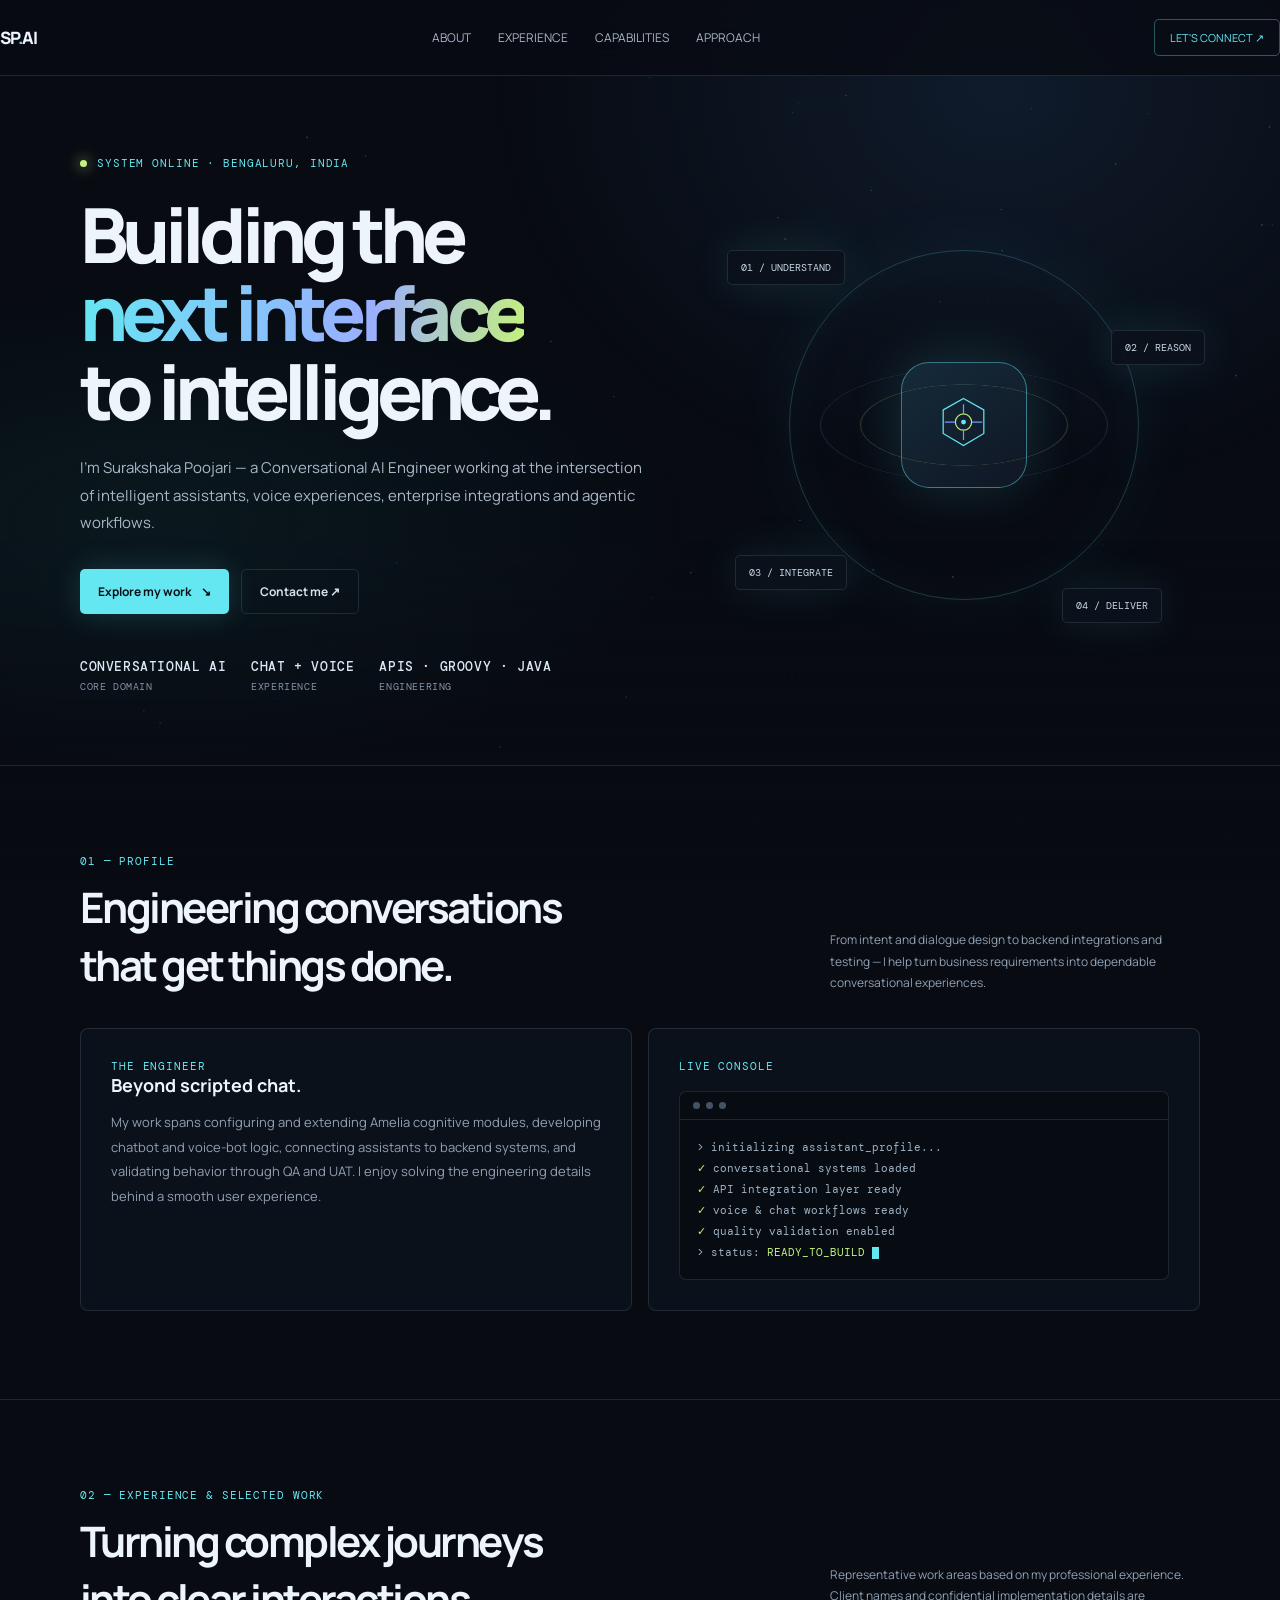
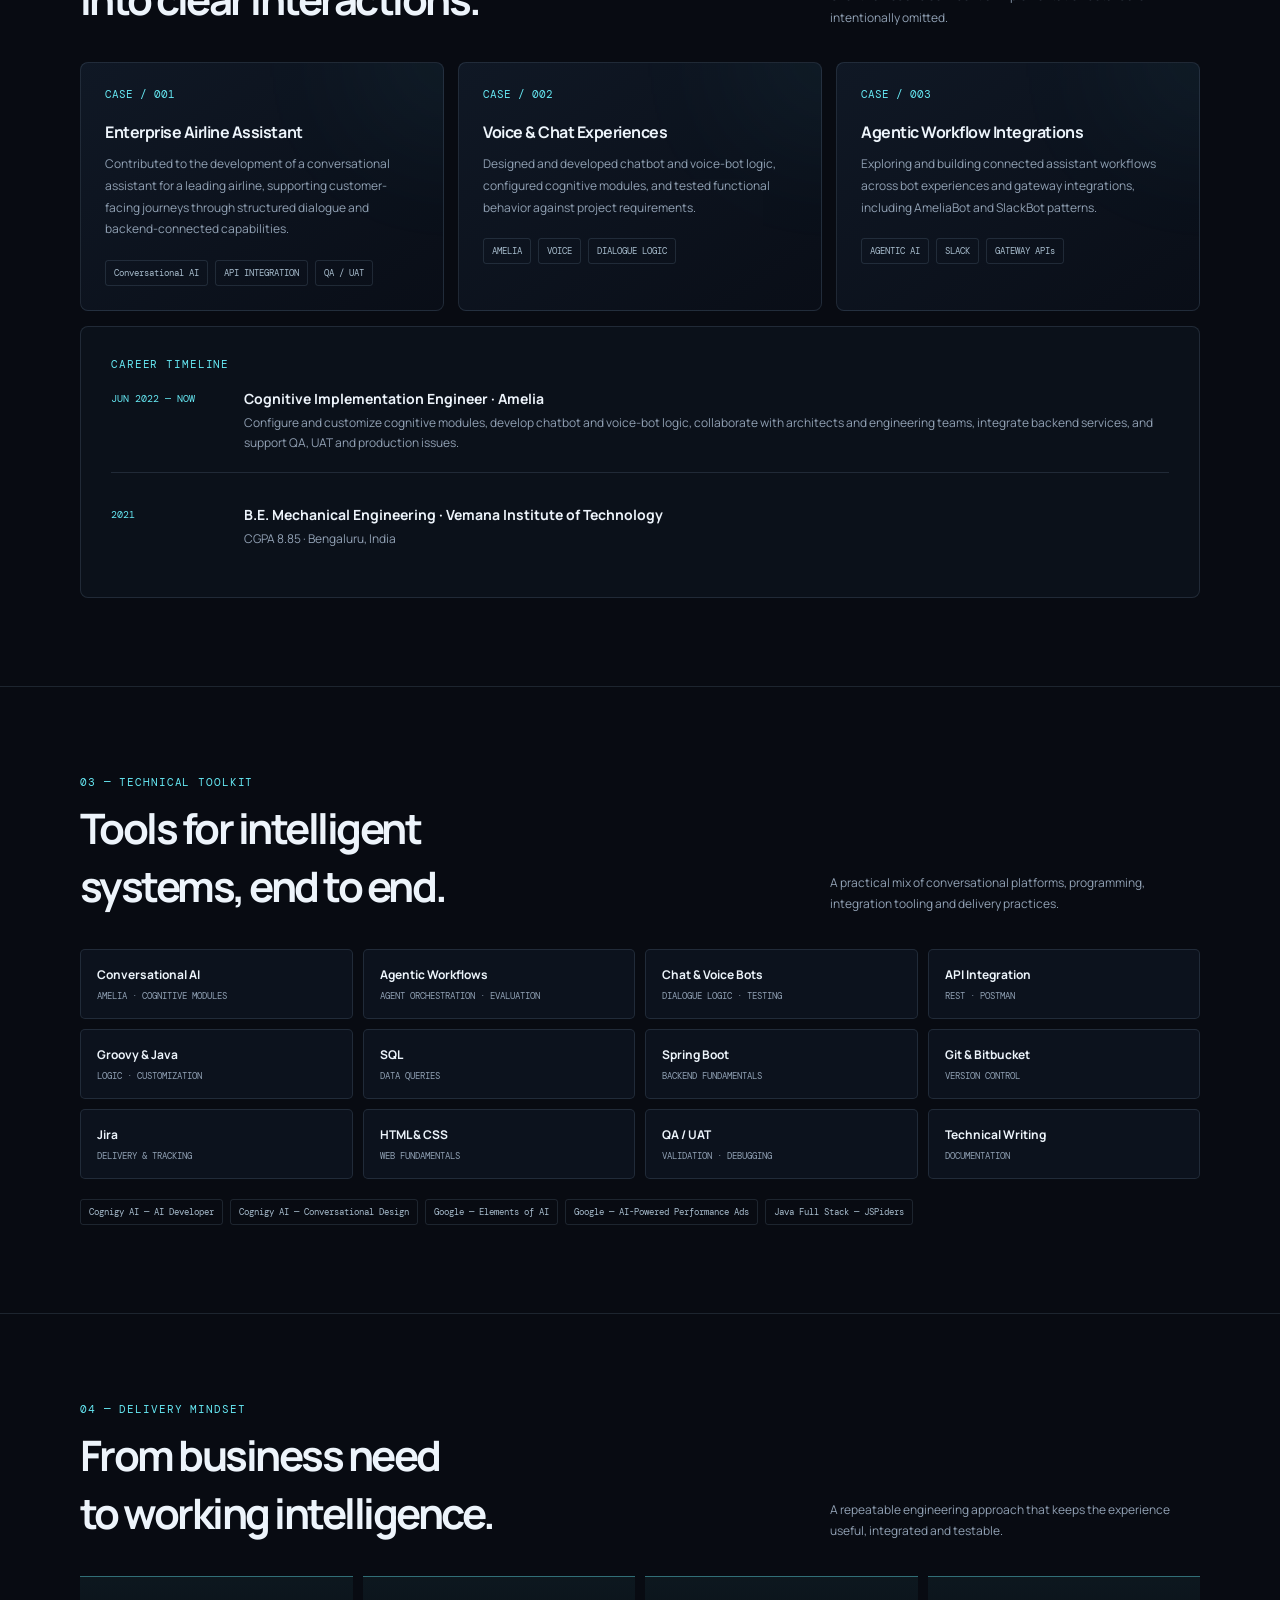
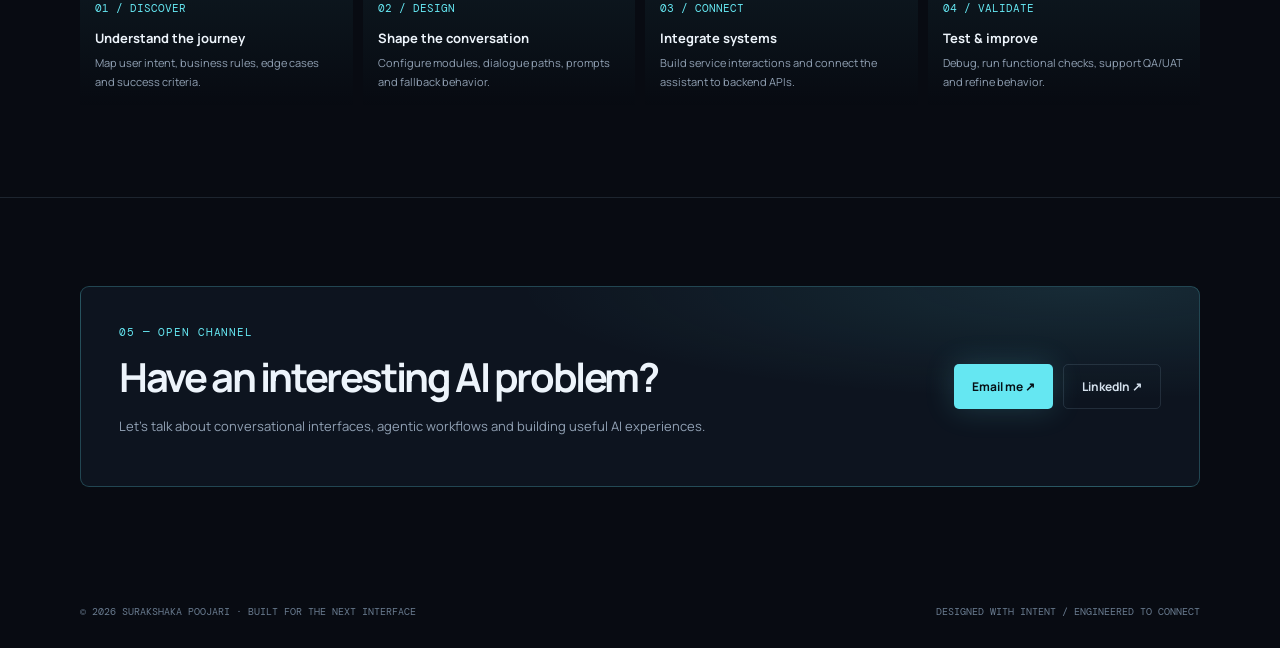
==== index.html @ 1d7af454 "Add files via upload" ====
<!DOCTYPE html>
<html lang="en">
<head>
<meta charset="UTF-8">
<meta name="viewport" content="width=device-width, initial-scale=1.0">
<meta name="theme-color" content="#080b12">
<meta name="description" content="Surakshaka Poojari — Conversational AI Engineer building intelligent assistants, voice experiences and agentic workflows.">
<title>Surakshaka Poojari | Conversational AI & Agentic Systems</title>
<link rel="preconnect" href="https://fonts.googleapis.com">
<link rel="preconnect" href="https://fonts.gstatic.com" crossorigin>
<link href="https://fonts.googleapis.com/css2?family=DM+Mono:wght@400;500&family=Manrope:wght@400;500;600;700;800&display=swap" rel="stylesheet">
<style>
:root{--bg:#080b12;--panel:#101722;--panel2:#0c121c;--line:rgba(154,184,212,.15);--text:#edf4fb;--muted:#91a1b4;--cyan:#65e7f2;--blue:#719bff;--lime:#c4f27b;--glow:0 0 45px rgba(101,231,242,.12);--mono:"DM Mono",monospace;--sans:"Manrope",sans-serif}
*{box-sizing:border-box}html{scroll-behavior:smooth;scroll-padding-top:90px}body{margin:0;background:var(--bg);color:var(--text);font-family:var(--sans);overflow-x:hidden}a{color:inherit;text-decoration:none}button{font:inherit}
#particles{position:fixed;inset:0;z-index:-2;opacity:.52}.ambient{position:fixed;inset:0;z-index:-1;pointer-events:none;background:radial-gradient(ellipse at 78% 10%,rgba(56,112,180,.16),transparent 36%),radial-gradient(ellipse at 12% 58%,rgba(38,180,180,.08),transparent 34%),linear-gradient(180deg,transparent 60%,#080b12 100%)}
.wrap{width:min(1120px,calc(100% - 44px));margin:auto}.mono{font-family:var(--mono);letter-spacing:.08em;text-transform:uppercase;font-size:11px;color:var(--cyan)}
nav{height:76px;display:flex;align-items:center;justify-content:space-between;border-bottom:1px solid var(--line);position:sticky;top:0;background:rgba(8,11,18,.78);backdrop-filter:blur(18px);z-index:10}
.brand{font-weight:800;letter-spacing:-.04em;font-size:17px}.brand span{color:var(--cyan)}.navlinks{display:flex;gap:27px;color:#aab8c8;font-size:12px}.navlinks a:hover{color:var(--cyan)}.nav-cta{border:1px solid rgba(101,231,242,.35);padding:10px 15px;border-radius:5px;font-size:11px;color:var(--cyan)}
.hero{min-height:660px;display:grid;grid-template-columns:1.12fr .88fr;align-items:center;gap:45px;padding:80px 0 72px}.eyebrow{display:flex;align-items:center;gap:10px;margin-bottom:25px}.dot{width:7px;height:7px;background:var(--lime);border-radius:50%;box-shadow:0 0 14px var(--lime)}h1{font-size:clamp(45px,6.4vw,76px);line-height:1.03;letter-spacing:-.075em;margin:0 0 24px;font-weight:800}h1 .gradient{background:linear-gradient(100deg,var(--cyan),#9baeff 65%,#c4f27b);-webkit-background-clip:text;background-clip:text;color:transparent}.hero p{color:#a9b7c8;line-height:1.85;font-size:15px;max-width:570px}.actions{display:flex;gap:12px;flex-wrap:wrap;margin-top:32px}.btn{padding:13px 18px;border-radius:5px;font-size:12px;font-weight:700;display:inline-flex;gap:10px;align-items:center;transition:.25s}.btn.primary{background:var(--cyan);color:#061016;box-shadow:0 0 30px rgba(101,231,242,.18)}.btn.secondary{border:1px solid var(--line);color:#d5e1ed}.btn:hover{transform:translateY(-3px)}.hero-meta{display:flex;gap:25px;margin-top:44px;color:#8292a5;font:10px var(--mono);text-transform:uppercase;letter-spacing:.06em}.hero-meta b{color:#dce9f4;font-weight:500;display:block;font-size:13px;margin-bottom:5px}
.orbit-wrap{position:relative;min-height:420px;display:grid;place-items:center}.orbit{width:350px;height:350px;border:1px solid rgba(101,231,242,.22);border-radius:50%;position:relative;box-shadow:inset 0 0 55px rgba(101,231,242,.035),0 0 75px rgba(101,231,242,.05);animation:float 7s ease-in-out infinite}.orbit:before,.orbit:after{content:"";position:absolute;border:1px solid rgba(113,155,255,.2);border-radius:50%;inset:30px;transform:rotateX(67deg) rotate(-24deg)}.orbit:after{inset:70px;transform:rotateX(67deg) rotate(32deg);border-color:rgba(196,242,123,.25)}.core{position:absolute;inset:50%;transform:translate(-50%,-50%);width:126px;height:126px;border-radius:28px;background:linear-gradient(145deg,#152b3a,#101624);border:1px solid rgba(101,231,242,.45);display:grid;place-items:center;box-shadow:0 0 55px rgba(101,231,242,.16)}.core svg{width:65px}.orbit-label{position:absolute;padding:10px 13px;background:rgba(12,18,28,.9);border:1px solid var(--line);border-radius:5px;font:10px var(--mono);color:#c8d7e6;box-shadow:var(--glow)}.ol1{top:35px;left:0}.ol2{right:-5px;top:115px}.ol3{bottom:45px;left:8px}.ol4{bottom:12px;right:38px}
.section{padding:88px 0;border-top:1px solid var(--line)}.section-head{display:flex;justify-content:space-between;align-items:end;margin-bottom:34px;gap:25px}.section-head h2{font-size:clamp(28px,4vw,42px);letter-spacing:-.06em;margin:10px 0 0}.section-head p{color:var(--muted);font-size:12px;max-width:370px;line-height:1.8;margin:0}.grid{display:grid;grid-template-columns:repeat(3,1fr);gap:14px}.card{background:linear-gradient(145deg,rgba(17,26,39,.92),rgba(10,15,24,.92));border:1px solid var(--line);border-radius:8px;padding:24px;position:relative;overflow:hidden;transition:.3s}.card:hover{border-color:rgba(101,231,242,.4);transform:translateY(-4px);box-shadow:var(--glow)}.card:before{content:"";position:absolute;width:120px;height:120px;right:-70px;top:-70px;background:var(--cyan);filter:blur(80px);opacity:.12}.card .num{font:11px var(--mono);color:var(--cyan)}.card h3{font-size:16px;margin:20px 0 10px;letter-spacing:-.03em}.card p{color:var(--muted);font-size:12px;line-height:1.8;margin:0}.tags{display:flex;flex-wrap:wrap;gap:7px;margin-top:20px}.tag{font:9px var(--mono);color:#a8bdce;border:1px solid var(--line);padding:6px 8px;border-radius:3px}
.about-grid{display:grid;grid-template-columns:1fr 1fr;gap:16px}.about-panel{padding:30px;border:1px solid var(--line);background:rgba(13,19,29,.8);border-radius:8px}.about-panel h3{font-size:18px;margin:0 0 13px}.about-panel p{font-size:13px;color:var(--muted);line-height:1.9;margin:0}.timeline{display:grid;gap:14px}.timeline-item{display:grid;grid-template-columns:115px 1fr;gap:18px;padding:18px 0;border-bottom:1px solid var(--line)}.timeline-item:last-child{border:0}.date{font:10px var(--mono);color:var(--cyan);padding-top:3px}.timeline-item h4{margin:0 0 5px;font-size:14px}.timeline-item p{margin:0;color:var(--muted);font-size:12px;line-height:1.7}
.skills{display:grid;grid-template-columns:repeat(4,1fr);gap:10px}.skill{padding:16px;background:rgba(14,21,32,.85);border:1px solid var(--line);border-radius:5px}.skill span{display:block;font-size:12px;font-weight:700}.skill small{display:block;margin-top:7px;font:9px var(--mono);color:var(--muted)}
.workflow{display:grid;grid-template-columns:repeat(4,1fr);gap:10px}.step{border-top:1px solid rgba(101,231,242,.45);padding:18px 15px;background:linear-gradient(180deg,rgba(101,231,242,.06),transparent)}.step b{font:11px var(--mono);color:var(--cyan)}.step h4{font-size:13px;margin:12px 0 7px}.step p{font-size:11px;color:var(--muted);line-height:1.7;margin:0}
.contact{display:grid;grid-template-columns:1fr auto;align-items:center;gap:30px;padding:38px;border:1px solid rgba(101,231,242,.24);border-radius:9px;background:radial-gradient(ellipse at 90% 0%,rgba(101,231,242,.11),transparent 40%),#0d141f}.contact h2{font-size:clamp(26px,4vw,40px);letter-spacing:-.06em;margin:10px 0}.contact p{color:var(--muted);font-size:13px}.contact-links{display:flex;gap:10px;flex-wrap:wrap}
footer{padding:30px 0;color:#697b8f;font:10px var(--mono);display:flex;justify-content:space-between;gap:20px}
.terminal{margin-top:18px;border:1px solid var(--line);background:#070c13;border-radius:7px;overflow:hidden}.terminal-top{padding:10px 13px;border-bottom:1px solid var(--line);display:flex;gap:6px}.terminal-top i{width:7px;height:7px;border-radius:50%;background:#435365}.terminal-body{padding:17px;font:11px/1.9 var(--mono);color:#9db2c4}.terminal-body strong{color:var(--lime);font-weight:400}.cursor{display:inline-block;width:7px;height:12px;background:var(--cyan);vertical-align:middle;animation:blink 1s steps(2) infinite}
@keyframes blink{50%{opacity:0}}@keyframes float{50%{transform:translateY(-12px) rotate(2deg)}}
.reveal{opacity:0;transform:translateY(18px);transition:opacity .7s,transform .7s}.reveal.visible{opacity:1;transform:none}
@media(max-width:800px){.navlinks{display:none}.hero{grid-template-columns:1fr;padding-top:65px}.orbit-wrap{min-height:350px}.orbit{width:290px;height:290px}.grid{grid-template-columns:1fr 1fr}.skills{grid-template-columns:1fr 1fr}.workflow{grid-template-columns:1fr 1fr}.about-grid{grid-template-columns:1fr}.section-head{display:block}.section-head p{margin-top:15px}.contact{grid-template-columns:1fr}.hero-meta{gap:15px}}
@media(max-width:520px){.wrap{width:min(100% - 30px,1120px)}nav{height:65px}.hero{min-height:auto;padding:60px 0 45px}h1{font-size:47px}.hero-meta{flex-wrap:wrap}.orbit-wrap{min-height:310px}.orbit{width:250px;height:250px}.core{width:95px;height:95px}.ol1{top:20px}.ol2{right:-8px;top:90px}.ol3{bottom:35px}.ol4{bottom:0;right:20px}.grid{grid-template-columns:1fr}.skills{grid-template-columns:1fr 1fr}.workflow{grid-template-columns:1fr 1fr}.section{padding:65px 0}.timeline-item{grid-template-columns:90px 1fr}.contact{padding:25px}footer{display:block;line-height:2.2}}
@media(prefers-reduced-motion:reduce){*,*:before,*:after{animation:none!important;scroll-behavior:auto!important;transition:none!important}.reveal{opacity:1;transform:none}}
</style>
</head>
<body>
<canvas id="particles"></canvas><div class="ambient"></div>
<nav><div class="wrap" style="display:flex;align-items:center;justify-content:space-between;width:100%"><a class="brand" href="#home">SP<span>.</span>AI</a><div class="navlinks"><a href="#about">ABOUT</a><a href="#work">EXPERIENCE</a><a href="#capabilities">CAPABILITIES</a><a href="#approach">APPROACH</a></div><a class="nav-cta" href="mailto:surakshaka.poojari25@gmail.com">LET'S CONNECT ↗</a></div></nav>
<main>
<section class="wrap hero" id="home">
 <div>
  <div class="eyebrow mono"><span class="dot"></span> SYSTEM ONLINE · BENGALURU, INDIA</div>
  <h1>Building the<br><span class="gradient">next interface</span><br>to intelligence.</h1>
  <p>I'm Surakshaka Poojari — a Conversational AI Engineer working at the intersection of intelligent assistants, voice experiences, enterprise integrations and agentic workflows.</p>
  <div class="actions"><a class="btn primary" href="#work">Explore my work <span>↘</span></a><a class="btn secondary" href="mailto:surakshaka.poojari25@gmail.com">Contact me ↗</a></div>
  <div class="hero-meta"><div><b>Conversational AI</b>CORE DOMAIN</div><div><b>Chat + Voice</b>EXPERIENCE</div><div><b>APIs · Groovy · Java</b>ENGINEERING</div></div>
 </div>
 <div class="orbit-wrap" aria-label="Abstract AI network illustration">
  <div class="orbit"><div class="core"><svg viewBox="0 0 80 80" fill="none"><path d="M40 8 65 22v29L40 66 15 51V22L40 8Z" stroke="#65e7f2" stroke-width="1.5"/><circle cx="40" cy="37" r="10" stroke="#c4f27b" stroke-width="1.5"/><path d="M40 27V15M50 37h13M30 37H17M40 47v12" stroke="#719bff" stroke-width="1.5"/><circle cx="40" cy="37" r="3" fill="#65e7f2"/></svg></div></div>
  <div class="orbit-label ol1">01 / UNDERSTAND</div><div class="orbit-label ol2">02 / REASON</div><div class="orbit-label ol3">03 / INTEGRATE</div><div class="orbit-label ol4">04 / DELIVER</div>
 </div>
</section>
<section class="section" id="about"><div class="wrap">
 <div class="section-head reveal"><div><div class="mono">01 — PROFILE</div><h2>Engineering conversations<br>that get things done.</h2></div><p>From intent and dialogue design to backend integrations and testing — I help turn business requirements into dependable conversational experiences.</p></div>
 <div class="about-grid reveal">
  <div class="about-panel"><div class="mono">THE ENGINEER</div><h3>Beyond scripted chat.</h3><p>My work spans configuring and extending Amelia cognitive modules, developing chatbot and voice-bot logic, connecting assistants to backend systems, and validating behavior through QA and UAT. I enjoy solving the engineering details behind a smooth user experience.</p></div>
  <div class="about-panel"><div class="mono">LIVE CONSOLE</div><div class="terminal"><div class="terminal-top"><i></i><i></i><i></i></div><div class="terminal-body"><div>&gt; initializing assistant_profile...</div><div><strong>✓</strong> conversational systems loaded</div><div><strong>✓</strong> API integration layer ready</div><div><strong>✓</strong> voice & chat workflows ready</div><div><strong>✓</strong> quality validation enabled</div><div>&gt; status: <strong>READY_TO_BUILD</strong> <span class="cursor"></span></div></div></div></div>
 </div>
</div></section>
<section class="section" id="work"><div class="wrap">
 <div class="section-head reveal"><div><div class="mono">02 — EXPERIENCE & SELECTED WORK</div><h2>Turning complex journeys<br>into clear interactions.</h2></div><p>Representative work areas based on my professional experience. Client names and confidential implementation details are intentionally omitted.</p></div>
 <div class="grid reveal">
  <article class="card"><div class="num">CASE / 001</div><h3>Enterprise Airline Assistant</h3><p>Contributed to the development of a conversational assistant for a leading airline, supporting customer-facing journeys through structured dialogue and backend-connected capabilities.</p><div class="tags"><span class="tag">Conversational AI</span><span class="tag">API INTEGRATION</span><span class="tag">QA / UAT</span></div></article>
  <article class="card"><div class="num">CASE / 002</div><h3>Voice & Chat Experiences</h3><p>Designed and developed chatbot and voice-bot logic, configured cognitive modules, and tested functional behavior against project requirements.</p><div class="tags"><span class="tag">AMELIA</span><span class="tag">VOICE</span><span class="tag">DIALOGUE LOGIC</span></div></article>
  <article class="card"><div class="num">CASE / 003</div><h3>Agentic Workflow Integrations</h3><p>Exploring and building connected assistant workflows across bot experiences and gateway integrations, including AmeliaBot and SlackBot patterns.</p><div class="tags"><span class="tag">AGENTIC AI</span><span class="tag">SLACK</span><span class="tag">GATEWAY APIs</span></div></article>
 </div>
 <div class="about-panel reveal" style="margin-top:15px"><div class="mono">CAREER TIMELINE</div><div class="timeline">
  <div class="timeline-item"><div class="date">JUN 2022 — NOW</div><div><h4>Cognitive Implementation Engineer · Amelia</h4><p>Configure and customize cognitive modules, develop chatbot and voice-bot logic, collaborate with architects and engineering teams, integrate backend services, and support QA, UAT and production issues.</p></div></div>
  <div class="timeline-item"><div class="date">2021</div><div><h4>B.E. Mechanical Engineering · Vemana Institute of Technology</h4><p>CGPA 8.85 · Bengaluru, India</p></div></div>
 </div></div>
</div></section>
<section class="section" id="capabilities"><div class="wrap">
 <div class="section-head reveal"><div><div class="mono">03 — TECHNICAL TOOLKIT</div><h2>Tools for intelligent<br>systems, end to end.</h2></div><p>A practical mix of conversational platforms, programming, integration tooling and delivery practices.</p></div>
 <div class="skills reveal">
  <div class="skill"><span>Conversational AI</span><small>AMELIA · COGNITIVE MODULES</small></div><div class="skill"><span>Agentic Workflows</span><small>AGENT ORCHESTRATION · EVALUATION</small></div><div class="skill"><span>Chat & Voice Bots</span><small>DIALOGUE LOGIC · TESTING</small></div><div class="skill"><span>API Integration</span><small>REST · POSTMAN</small></div><div class="skill"><span>Groovy & Java</span><small>LOGIC · CUSTOMIZATION</small></div><div class="skill"><span>SQL</span><small>DATA QUERIES</small></div><div class="skill"><span>Spring Boot</span><small>BACKEND FUNDAMENTALS</small></div><div class="skill"><span>Git & Bitbucket</span><small>VERSION CONTROL</small></div><div class="skill"><span>Jira</span><small>DELIVERY & TRACKING</small></div><div class="skill"><span>HTML & CSS</span><small>WEB FUNDAMENTALS</small></div><div class="skill"><span>QA / UAT</span><small>VALIDATION · DEBUGGING</small></div><div class="skill"><span>Technical Writing</span><small>DOCUMENTATION</small></div>
 </div>
 <div class="tags reveal" style="margin-top:20px"><span class="tag">Cognigy AI — AI Developer</span><span class="tag">Cognigy AI — Conversational Design</span><span class="tag">Google — Elements of AI</span><span class="tag">Google — AI-Powered Performance Ads</span><span class="tag">Java Full Stack — JSPiders</span></div>
</div></section>
<section class="section" id="approach"><div class="wrap">
 <div class="section-head reveal"><div><div class="mono">04 — DELIVERY MINDSET</div><h2>From business need<br>to working intelligence.</h2></div><p>A repeatable engineering approach that keeps the experience useful, integrated and testable.</p></div>
 <div class="workflow reveal"><div class="step"><b>01 / DISCOVER</b><h4>Understand the journey</h4><p>Map user intent, business rules, edge cases and success criteria.</p></div><div class="step"><b>02 / DESIGN</b><h4>Shape the conversation</h4><p>Configure modules, dialogue paths, prompts and fallback behavior.</p></div><div class="step"><b>03 / CONNECT</b><h4>Integrate systems</h4><p>Build service interactions and connect the assistant to backend APIs.</p></div><div class="step"><b>04 / VALIDATE</b><h4>Test & improve</h4><p>Debug, run functional checks, support QA/UAT and refine behavior.</p></div></div>
</div></section>
<section class="section"><div class="wrap"><div class="contact reveal"><div><div class="mono">05 — OPEN CHANNEL</div><h2>Have an interesting AI problem?</h2><p>Let's talk about conversational interfaces, agentic workflows and building useful AI experiences.</p></div><div class="contact-links"><a class="btn primary" href="mailto:surakshaka.poojari25@gmail.com">Email me ↗</a><a class="btn secondary" href="https://www.linkedin.com/" target="_blank" rel="noreferrer">LinkedIn ↗</a></div></div></div></section>
</main>
<footer class="wrap"><span>© 2026 SURAKSHAKA POOJARI · BUILT FOR THE NEXT INTERFACE</span><span>DESIGNED WITH INTENT / ENGINEERED TO CONNECT</span></footer>
<script>
const canvas=document.getElementById('particles'),ctx=canvas.getContext('2d');let w,h,pts=[];
function resize(){w=canvas.width=innerWidth;h=canvas.height=innerHeight;pts=Array.from({length:Math.min(75,Math.floor(w/18))},()=>({x:Math.random()*w,y:Math.random()*h,v:(Math.random()-.5)*.22,r:Math.random()*1.4+.3}))}
function draw(){ctx.clearRect(0,0,w,h);for(let i=0;i<pts.length;i++){let p=pts[i];p.y+=p.v+.08;p.x+=Math.sin(p.y*.003)*.12;if(p.y>h)p.y=0;ctx.fillStyle='rgba(120,210,230,.55)';ctx.fillRect(p.x,p.y,p.r,p.r);for(let j=i+1;j<pts.length;j++){let q=pts[j],d=Math.hypot(p.x-q.x,p.y-q.y);if(d<105){ctx.strokeStyle=`rgba(101,231,242,${.09*(1-d/105)})`;ctx.lineWidth=.6;ctx.beginPath();ctx.moveTo(p.x,p.y);ctx.lineTo(q.x,q.y);ctx.stroke()}}}requestAnimationFrame(draw)}
addEventListener('resize',resize);resize();draw();
const observer=new IntersectionObserver(entries=>entries.forEach(e=>{if(e.isIntersecting){e.target.classList.add('visible');observer.unobserve(e.target)}}),{threshold:.12});document.querySelectorAll('.reveal').forEach(el=>observer.observe(el));
</script>
</body></html>
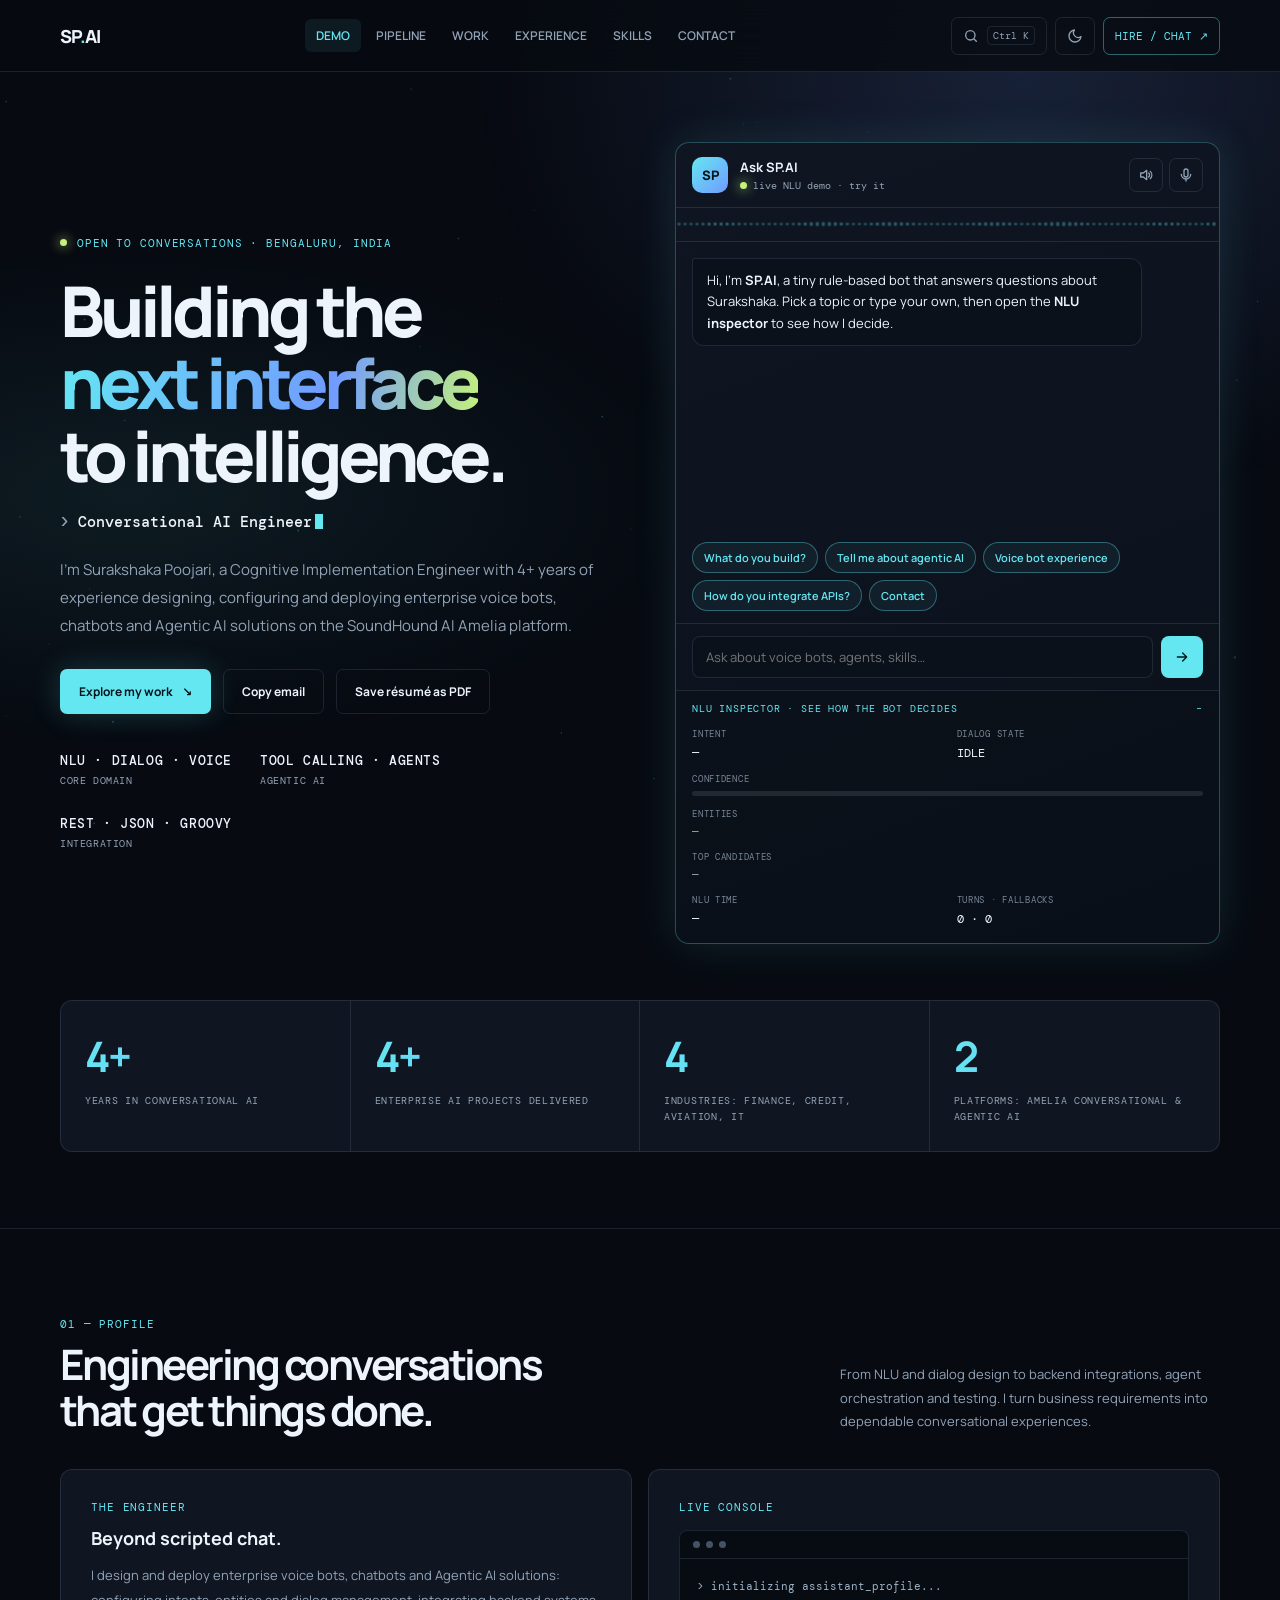
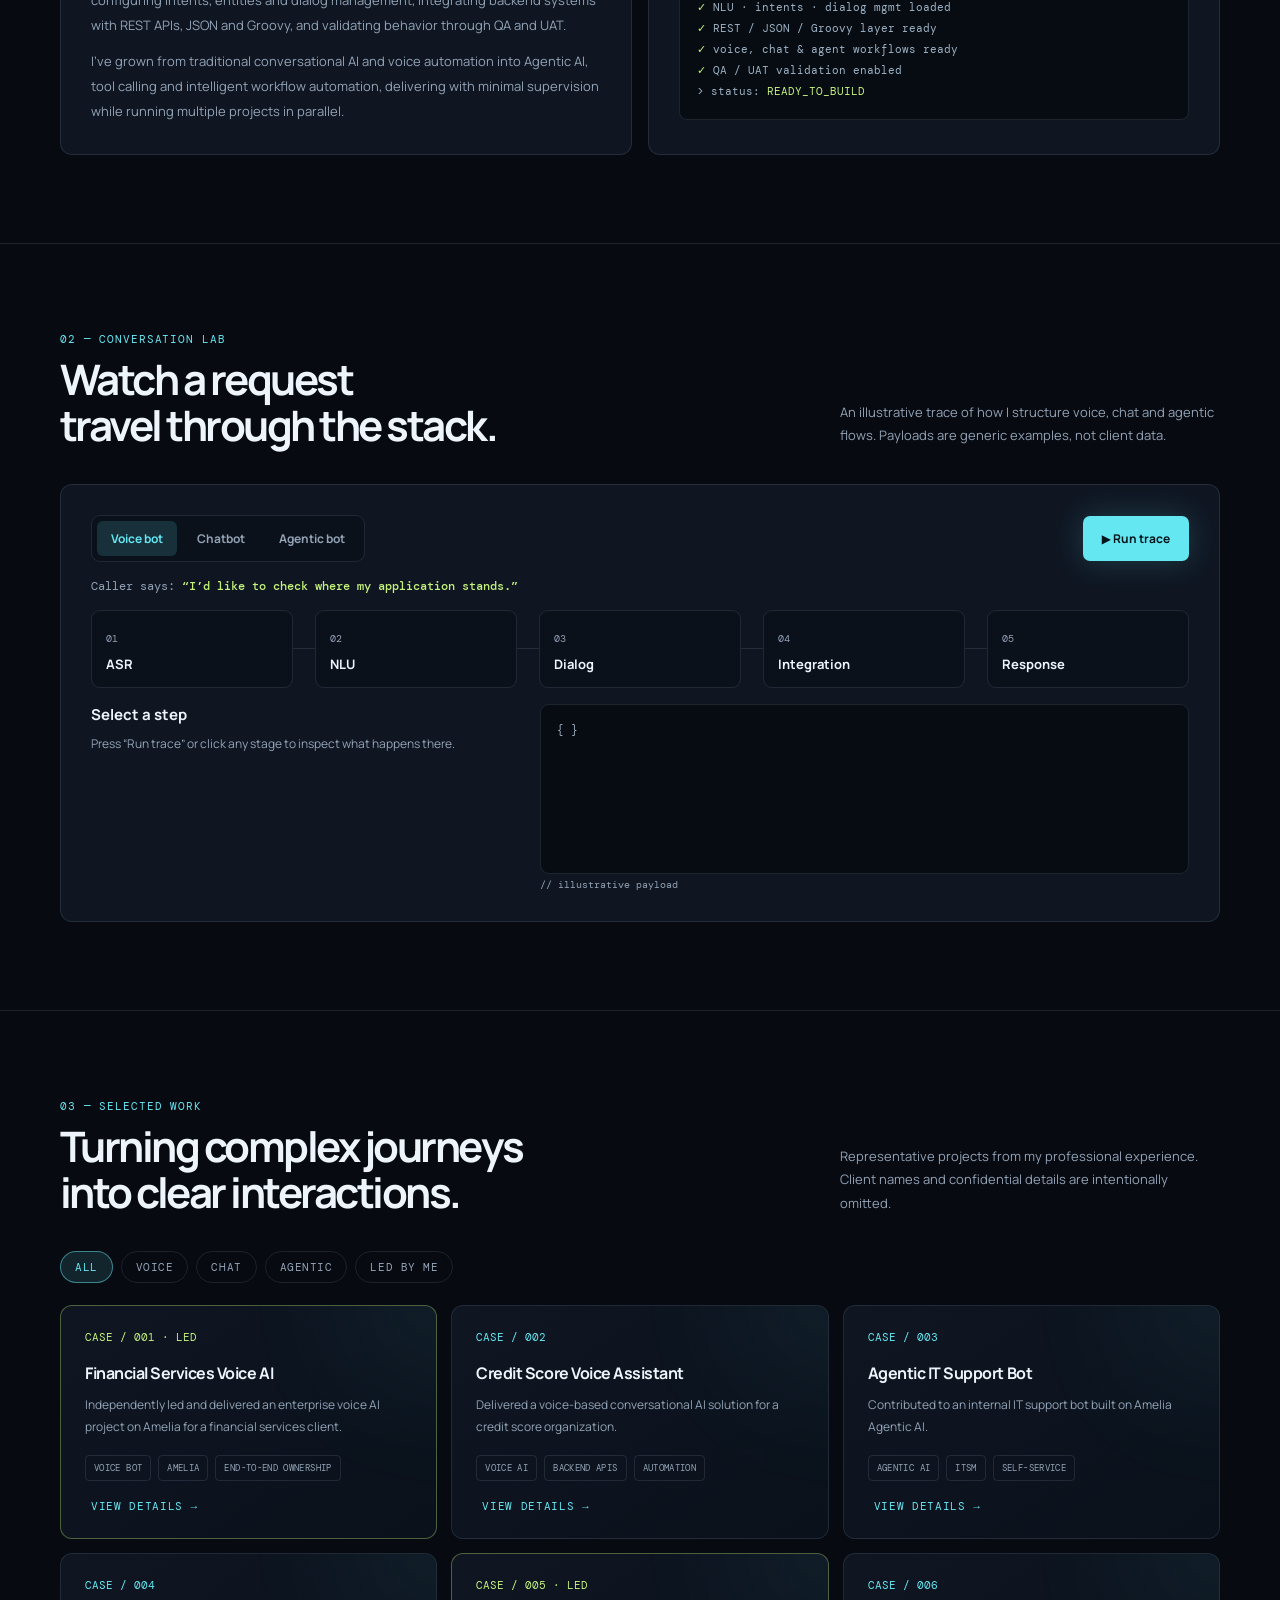
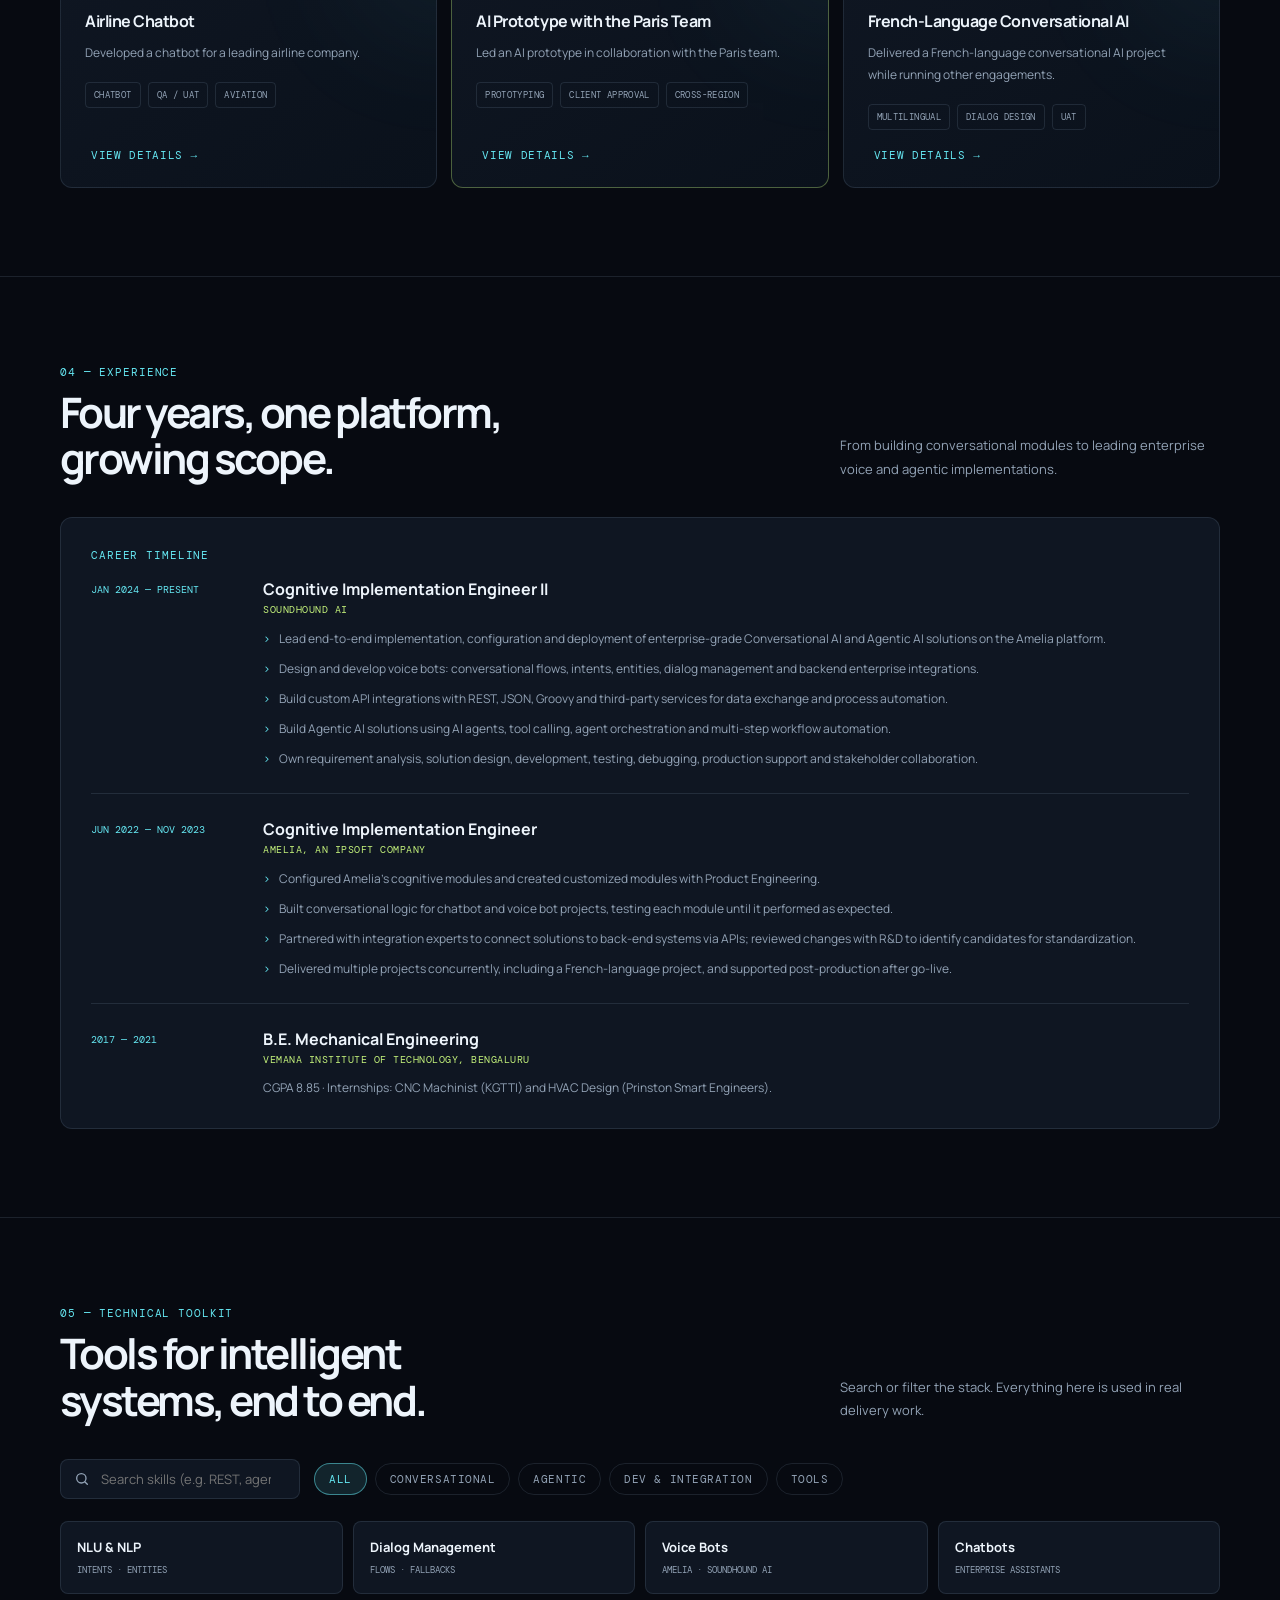
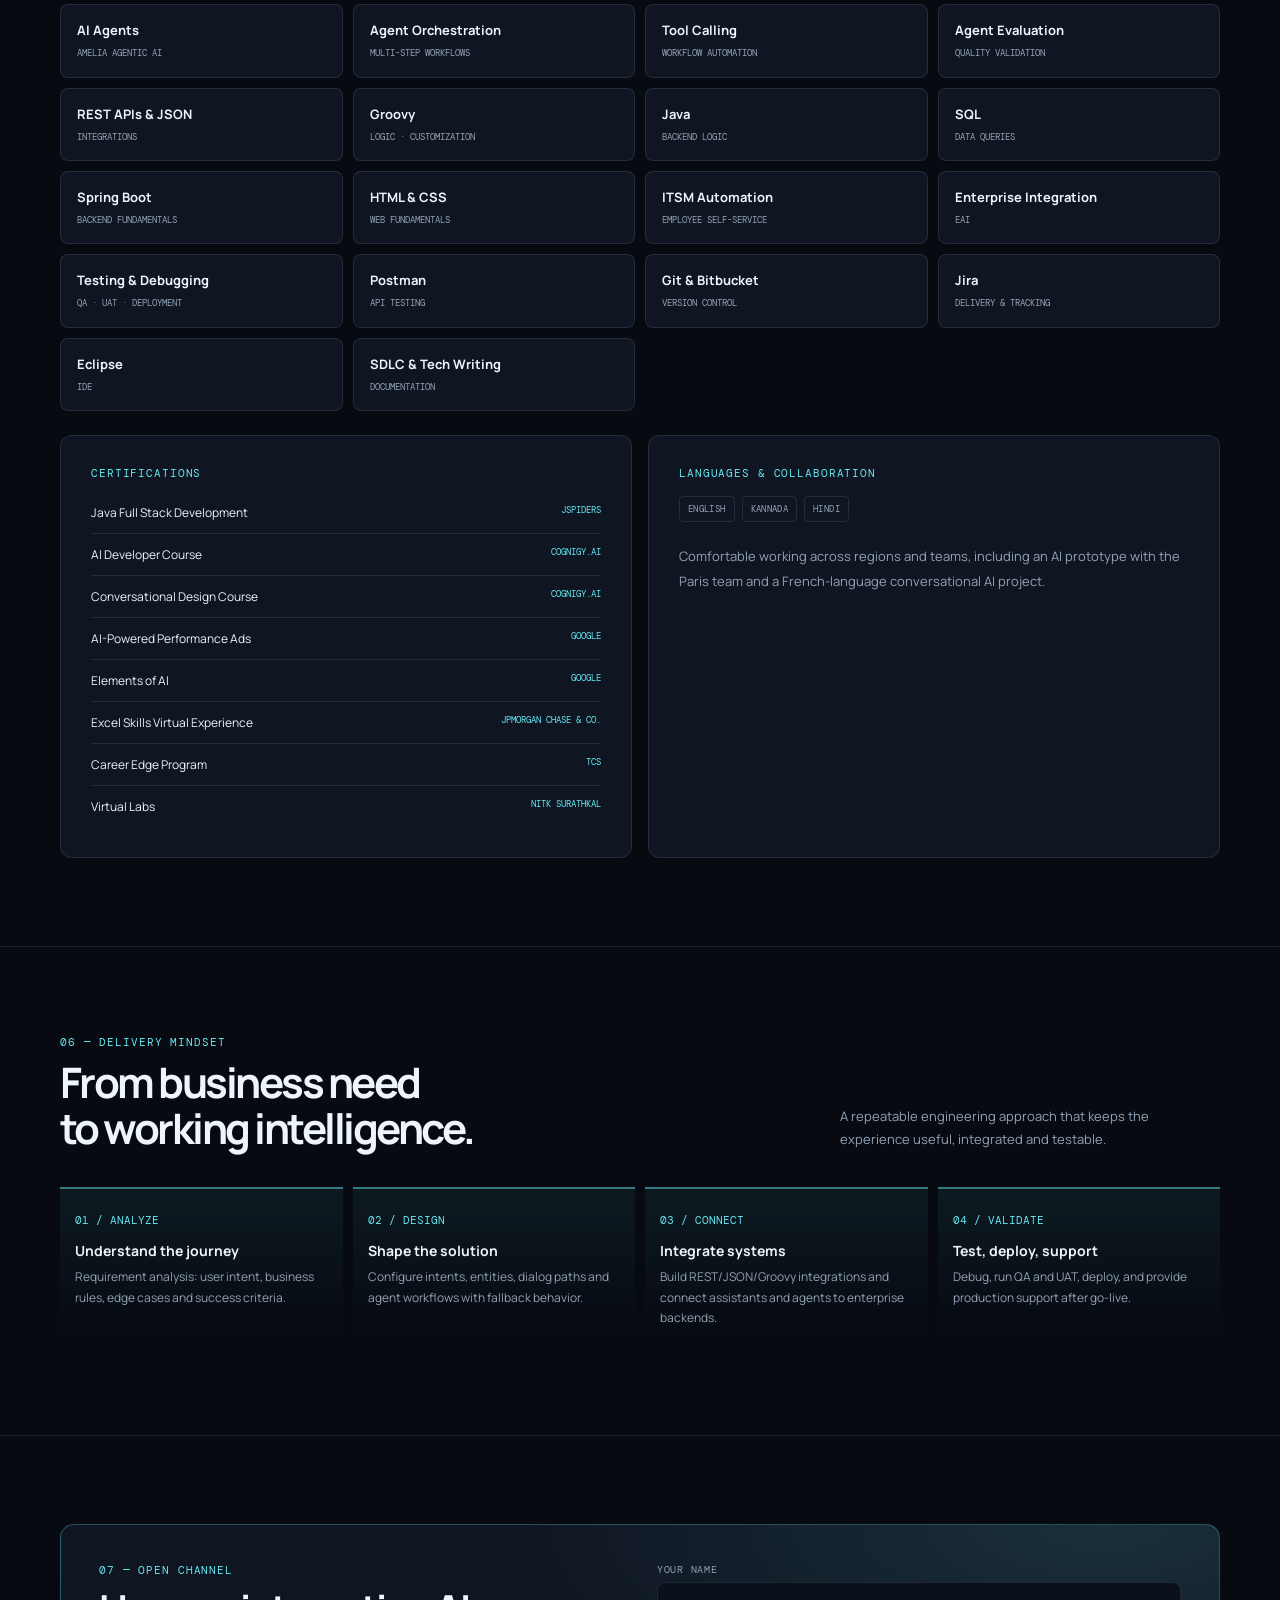
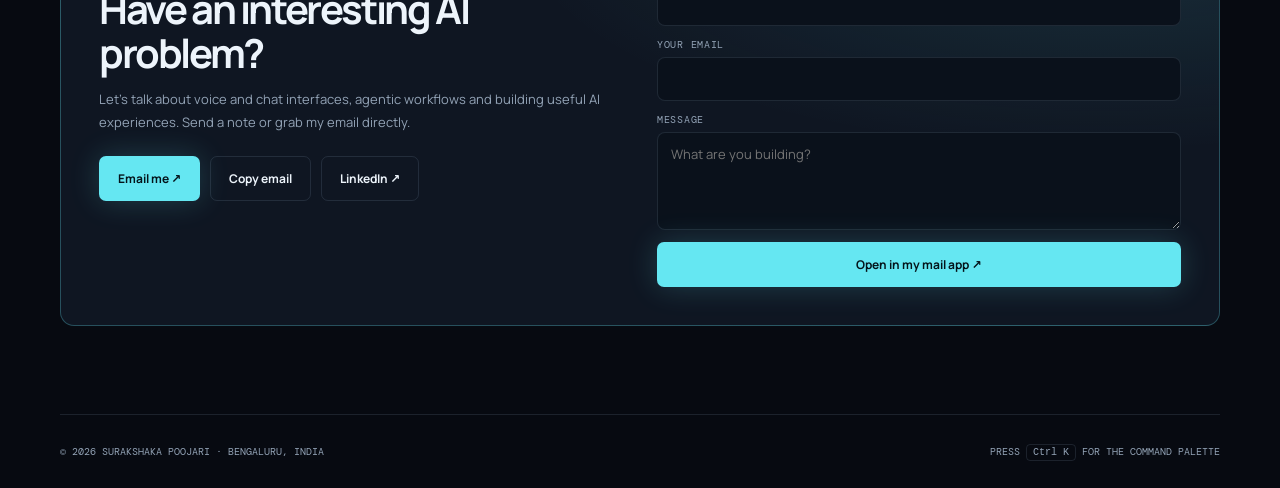
==== commit c606cc8b: "Update index.html" ====
--- a/index.html
+++ b/index.html
@@ -1,92 +1,909 @@
 <!DOCTYPE html>
-<html lang="en">
+<html lang="en" data-theme="dark">
 <head>
 <meta charset="UTF-8">
 <meta name="viewport" content="width=device-width, initial-scale=1.0">
-<meta name="theme-color" content="#080b12">
-<meta name="description" content="Surakshaka Poojari — Conversational AI Engineer building intelligent assistants, voice experiences and agentic workflows.">
+<meta name="theme-color" content="#070a11">
+<meta name="description" content="Surakshaka Poojari — Cognitive Implementation Engineer with 4+ years building enterprise voice bots, chatbots and Agentic AI solutions on the SoundHound AI Amelia platform.">
+<meta property="og:title" content="Surakshaka Poojari | Conversational AI & Agentic Systems">
+<meta property="og:description" content="Enterprise voice bots, chatbots and agentic workflows. Try the live NLU demo.">
+<meta property="og:type" content="website">
 <title>Surakshaka Poojari | Conversational AI & Agentic Systems</title>
 <link rel="preconnect" href="https://fonts.googleapis.com">
 <link rel="preconnect" href="https://fonts.gstatic.com" crossorigin>
 <link href="https://fonts.googleapis.com/css2?family=DM+Mono:wght@400;500&family=Manrope:wght@400;500;600;700;800&display=swap" rel="stylesheet">
+<script>document.documentElement.classList.add('js')</script>
+<script type="application/ld+json">
+{"@context":"https://schema.org","@type":"Person","name":"Surakshaka Poojari","jobTitle":"Cognitive Implementation Engineer","email":"surakshaka.poojari25@gmail.com","address":{"@type":"PostalAddress","addressLocality":"Bengaluru","addressCountry":"IN"},"worksFor":{"@type":"Organization","name":"SoundHound AI"},"alumniOf":"Vemana Institute of Technology","knowsAbout":["Conversational AI","Voice bots","Chatbots","Agentic AI","NLU","REST API integration","Groovy","Java"]}
+</script>
 <style>
-:root{--bg:#080b12;--panel:#101722;--panel2:#0c121c;--line:rgba(154,184,212,.15);--text:#edf4fb;--muted:#91a1b4;--cyan:#65e7f2;--blue:#719bff;--lime:#c4f27b;--glow:0 0 45px rgba(101,231,242,.12);--mono:"DM Mono",monospace;--sans:"Manrope",sans-serif}
-*{box-sizing:border-box}html{scroll-behavior:smooth;scroll-padding-top:90px}body{margin:0;background:var(--bg);color:var(--text);font-family:var(--sans);overflow-x:hidden}a{color:inherit;text-decoration:none}button{font:inherit}
-#particles{position:fixed;inset:0;z-index:-2;opacity:.52}.ambient{position:fixed;inset:0;z-index:-1;pointer-events:none;background:radial-gradient(ellipse at 78% 10%,rgba(56,112,180,.16),transparent 36%),radial-gradient(ellipse at 12% 58%,rgba(38,180,180,.08),transparent 34%),linear-gradient(180deg,transparent 60%,#080b12 100%)}
-.wrap{width:min(1120px,calc(100% - 44px));margin:auto}.mono{font-family:var(--mono);letter-spacing:.08em;text-transform:uppercase;font-size:11px;color:var(--cyan)}
-nav{height:76px;display:flex;align-items:center;justify-content:space-between;border-bottom:1px solid var(--line);position:sticky;top:0;background:rgba(8,11,18,.78);backdrop-filter:blur(18px);z-index:10}
-.brand{font-weight:800;letter-spacing:-.04em;font-size:17px}.brand span{color:var(--cyan)}.navlinks{display:flex;gap:27px;color:#aab8c8;font-size:12px}.navlinks a:hover{color:var(--cyan)}.nav-cta{border:1px solid rgba(101,231,242,.35);padding:10px 15px;border-radius:5px;font-size:11px;color:var(--cyan)}
-.hero{min-height:660px;display:grid;grid-template-columns:1.12fr .88fr;align-items:center;gap:45px;padding:80px 0 72px}.eyebrow{display:flex;align-items:center;gap:10px;margin-bottom:25px}.dot{width:7px;height:7px;background:var(--lime);border-radius:50%;box-shadow:0 0 14px var(--lime)}h1{font-size:clamp(45px,6.4vw,76px);line-height:1.03;letter-spacing:-.075em;margin:0 0 24px;font-weight:800}h1 .gradient{background:linear-gradient(100deg,var(--cyan),#9baeff 65%,#c4f27b);-webkit-background-clip:text;background-clip:text;color:transparent}.hero p{color:#a9b7c8;line-height:1.85;font-size:15px;max-width:570px}.actions{display:flex;gap:12px;flex-wrap:wrap;margin-top:32px}.btn{padding:13px 18px;border-radius:5px;font-size:12px;font-weight:700;display:inline-flex;gap:10px;align-items:center;transition:.25s}.btn.primary{background:var(--cyan);color:#061016;box-shadow:0 0 30px rgba(101,231,242,.18)}.btn.secondary{border:1px solid var(--line);color:#d5e1ed}.btn:hover{transform:translateY(-3px)}.hero-meta{display:flex;gap:25px;margin-top:44px;color:#8292a5;font:10px var(--mono);text-transform:uppercase;letter-spacing:.06em}.hero-meta b{color:#dce9f4;font-weight:500;display:block;font-size:13px;margin-bottom:5px}
-.orbit-wrap{position:relative;min-height:420px;display:grid;place-items:center}.orbit{width:350px;height:350px;border:1px solid rgba(101,231,242,.22);border-radius:50%;position:relative;box-shadow:inset 0 0 55px rgba(101,231,242,.035),0 0 75px rgba(101,231,242,.05);animation:float 7s ease-in-out infinite}.orbit:before,.orbit:after{content:"";position:absolute;border:1px solid rgba(113,155,255,.2);border-radius:50%;inset:30px;transform:rotateX(67deg) rotate(-24deg)}.orbit:after{inset:70px;transform:rotateX(67deg) rotate(32deg);border-color:rgba(196,242,123,.25)}.core{position:absolute;inset:50%;transform:translate(-50%,-50%);width:126px;height:126px;border-radius:28px;background:linear-gradient(145deg,#152b3a,#101624);border:1px solid rgba(101,231,242,.45);display:grid;place-items:center;box-shadow:0 0 55px rgba(101,231,242,.16)}.core svg{width:65px}.orbit-label{position:absolute;padding:10px 13px;background:rgba(12,18,28,.9);border:1px solid var(--line);border-radius:5px;font:10px var(--mono);color:#c8d7e6;box-shadow:var(--glow)}.ol1{top:35px;left:0}.ol2{right:-5px;top:115px}.ol3{bottom:45px;left:8px}.ol4{bottom:12px;right:38px}
-.section{padding:88px 0;border-top:1px solid var(--line)}.section-head{display:flex;justify-content:space-between;align-items:end;margin-bottom:34px;gap:25px}.section-head h2{font-size:clamp(28px,4vw,42px);letter-spacing:-.06em;margin:10px 0 0}.section-head p{color:var(--muted);font-size:12px;max-width:370px;line-height:1.8;margin:0}.grid{display:grid;grid-template-columns:repeat(3,1fr);gap:14px}.card{background:linear-gradient(145deg,rgba(17,26,39,.92),rgba(10,15,24,.92));border:1px solid var(--line);border-radius:8px;padding:24px;position:relative;overflow:hidden;transition:.3s}.card:hover{border-color:rgba(101,231,242,.4);transform:translateY(-4px);box-shadow:var(--glow)}.card:before{content:"";position:absolute;width:120px;height:120px;right:-70px;top:-70px;background:var(--cyan);filter:blur(80px);opacity:.12}.card .num{font:11px var(--mono);color:var(--cyan)}.card h3{font-size:16px;margin:20px 0 10px;letter-spacing:-.03em}.card p{color:var(--muted);font-size:12px;line-height:1.8;margin:0}.tags{display:flex;flex-wrap:wrap;gap:7px;margin-top:20px}.tag{font:9px var(--mono);color:#a8bdce;border:1px solid var(--line);padding:6px 8px;border-radius:3px}
-.about-grid{display:grid;grid-template-columns:1fr 1fr;gap:16px}.about-panel{padding:30px;border:1px solid var(--line);background:rgba(13,19,29,.8);border-radius:8px}.about-panel h3{font-size:18px;margin:0 0 13px}.about-panel p{font-size:13px;color:var(--muted);line-height:1.9;margin:0}.timeline{display:grid;gap:14px}.timeline-item{display:grid;grid-template-columns:115px 1fr;gap:18px;padding:18px 0;border-bottom:1px solid var(--line)}.timeline-item:last-child{border:0}.date{font:10px var(--mono);color:var(--cyan);padding-top:3px}.timeline-item h4{margin:0 0 5px;font-size:14px}.timeline-item p{margin:0;color:var(--muted);font-size:12px;line-height:1.7}
-.skills{display:grid;grid-template-columns:repeat(4,1fr);gap:10px}.skill{padding:16px;background:rgba(14,21,32,.85);border:1px solid var(--line);border-radius:5px}.skill span{display:block;font-size:12px;font-weight:700}.skill small{display:block;margin-top:7px;font:9px var(--mono);color:var(--muted)}
-.workflow{display:grid;grid-template-columns:repeat(4,1fr);gap:10px}.step{border-top:1px solid rgba(101,231,242,.45);padding:18px 15px;background:linear-gradient(180deg,rgba(101,231,242,.06),transparent)}.step b{font:11px var(--mono);color:var(--cyan)}.step h4{font-size:13px;margin:12px 0 7px}.step p{font-size:11px;color:var(--muted);line-height:1.7;margin:0}
-.contact{display:grid;grid-template-columns:1fr auto;align-items:center;gap:30px;padding:38px;border:1px solid rgba(101,231,242,.24);border-radius:9px;background:radial-gradient(ellipse at 90% 0%,rgba(101,231,242,.11),transparent 40%),#0d141f}.contact h2{font-size:clamp(26px,4vw,40px);letter-spacing:-.06em;margin:10px 0}.contact p{color:var(--muted);font-size:13px}.contact-links{display:flex;gap:10px;flex-wrap:wrap}
-footer{padding:30px 0;color:#697b8f;font:10px var(--mono);display:flex;justify-content:space-between;gap:20px}
-.terminal{margin-top:18px;border:1px solid var(--line);background:#070c13;border-radius:7px;overflow:hidden}.terminal-top{padding:10px 13px;border-bottom:1px solid var(--line);display:flex;gap:6px}.terminal-top i{width:7px;height:7px;border-radius:50%;background:#435365}.terminal-body{padding:17px;font:11px/1.9 var(--mono);color:#9db2c4}.terminal-body strong{color:var(--lime);font-weight:400}.cursor{display:inline-block;width:7px;height:12px;background:var(--cyan);vertical-align:middle;animation:blink 1s steps(2) infinite}
-@keyframes blink{50%{opacity:0}}@keyframes float{50%{transform:translateY(-12px) rotate(2deg)}}
-.reveal{opacity:0;transform:translateY(18px);transition:opacity .7s,transform .7s}.reveal.visible{opacity:1;transform:none}
-@media(max-width:800px){.navlinks{display:none}.hero{grid-template-columns:1fr;padding-top:65px}.orbit-wrap{min-height:350px}.orbit{width:290px;height:290px}.grid{grid-template-columns:1fr 1fr}.skills{grid-template-columns:1fr 1fr}.workflow{grid-template-columns:1fr 1fr}.about-grid{grid-template-columns:1fr}.section-head{display:block}.section-head p{margin-top:15px}.contact{grid-template-columns:1fr}.hero-meta{gap:15px}}
-@media(max-width:520px){.wrap{width:min(100% - 30px,1120px)}nav{height:65px}.hero{min-height:auto;padding:60px 0 45px}h1{font-size:47px}.hero-meta{flex-wrap:wrap}.orbit-wrap{min-height:310px}.orbit{width:250px;height:250px}.core{width:95px;height:95px}.ol1{top:20px}.ol2{right:-8px;top:90px}.ol3{bottom:35px}.ol4{bottom:0;right:20px}.grid{grid-template-columns:1fr}.skills{grid-template-columns:1fr 1fr}.workflow{grid-template-columns:1fr 1fr}.section{padding:65px 0}.timeline-item{grid-template-columns:90px 1fr}.contact{padding:25px}footer{display:block;line-height:2.2}}
-@media(prefers-reduced-motion:reduce){*,*:before,*:after{animation:none!important;scroll-behavior:auto!important;transition:none!important}.reveal{opacity:1;transform:none}}
+/* ============ TOKENS ============ */
+:root{
+  color-scheme:dark;
+  --bg:#070a11;--panel:#0f1622;--panel2:#0a111b;--line:rgba(154,184,212,.14);
+  --text:#edf4fb;--muted:#93a3b6;--cyan:#65e7f2;--blue:#719bff;--lime:#c4f27b;--warn:#ffcf70;
+  --cyan-rgb:101,231,242;--blue-rgb:113,155,255;
+  --glow:0 0 45px rgba(101,231,242,.12);--nav-bg:rgba(7,10,17,.8);--ink:#04141a;
+  --mono:"DM Mono",ui-monospace,monospace;--sans:"Manrope",system-ui,sans-serif;
+}
+:root[data-theme=light]{
+  color-scheme:light;
+  --bg:#f4f7fb;--panel:#ffffff;--panel2:#eef3f9;--line:rgba(20,40,70,.14);
+  --text:#0c1a2b;--muted:#51627a;--cyan:#087f93;--blue:#3a5fd6;--lime:#4f7d0b;--warn:#a96b00;
+  --cyan-rgb:8,127,147;--blue-rgb:58,95,214;
+  --glow:0 8px 40px rgba(20,60,110,.12);--nav-bg:rgba(244,247,251,.85);--ink:#ffffff;
+}
+*{box-sizing:border-box}
+html{scroll-behavior:smooth;scroll-padding-top:90px}
+body{margin:0;background:var(--bg);color:var(--text);font-family:var(--sans);overflow-x:hidden;-webkit-font-smoothing:antialiased}
+a{color:inherit;text-decoration:none}
+button,input,textarea{font:inherit;color:inherit}
+button{cursor:pointer}
+:focus-visible{outline:2px solid var(--cyan);outline-offset:3px;border-radius:4px}
+.skip{position:absolute;left:-999px;top:10px;background:var(--cyan);color:var(--ink);padding:10px 14px;border-radius:6px;z-index:100;font-weight:700}
+.skip:focus{left:10px}
+#progress{position:fixed;top:0;left:0;height:2px;width:0;background:linear-gradient(90deg,var(--cyan),var(--blue),var(--lime));z-index:60}
+#particles{position:fixed;inset:0;z-index:-2;opacity:.5;pointer-events:none}
+.ambient{position:fixed;inset:0;z-index:-1;pointer-events:none;background:radial-gradient(ellipse at 80% 8%,rgba(var(--blue-rgb),.16),transparent 38%),radial-gradient(ellipse at 10% 55%,rgba(var(--cyan-rgb),.08),transparent 36%)}
+.wrap{width:min(1160px,calc(100% - 44px));margin:auto}
+.mono{font-family:var(--mono);letter-spacing:.08em;text-transform:uppercase;font-size:11px;color:var(--cyan)}
+svg.i{width:16px;height:16px;fill:none;stroke:currentColor;stroke-width:2;stroke-linecap:round;stroke-linejoin:round;flex:none}
+
+/* ============ NAV ============ */
+nav.top{height:72px;border-bottom:1px solid var(--line);position:sticky;top:0;background:var(--nav-bg);backdrop-filter:blur(18px);z-index:50}
+nav.top .wrap{height:100%;display:flex;align-items:center;justify-content:space-between;gap:16px}
+.brand{font-weight:800;letter-spacing:-.04em;font-size:18px}.brand span{color:var(--cyan)}
+.navlinks{display:flex;gap:4px;font-size:12px;font-weight:600}
+.navlinks a{padding:8px 11px;border-radius:6px;color:var(--muted);transition:.2s}
+.navlinks a:hover,.navlinks a.active{color:var(--cyan);background:rgba(var(--cyan-rgb),.08)}
+.nav-actions{display:flex;align-items:center;gap:8px}
+.icon-btn{height:38px;min-width:38px;padding:0 11px;display:inline-flex;align-items:center;justify-content:center;gap:8px;background:transparent;border:1px solid var(--line);border-radius:7px;color:var(--muted);font:11px var(--mono);transition:.2s}
+.icon-btn:hover{color:var(--cyan);border-color:rgba(var(--cyan-rgb),.45)}
+.icon-btn kbd{font:10px var(--mono);border:1px solid var(--line);padding:2px 5px;border-radius:4px}
+.sun{display:none}:root[data-theme=light] .sun{display:block}:root[data-theme=light] .moon{display:none}
+.burger{display:none}
+.mobile-menu{display:none;position:absolute;left:0;right:0;top:72px;background:var(--bg);border-bottom:1px solid var(--line);padding:12px 22px 20px}
+.mobile-menu.open{display:grid}
+.mobile-menu a{padding:13px 4px;border-bottom:1px solid var(--line);font-weight:600;font-size:14px}
+
+/* ============ BUTTONS / TAGS ============ */
+.btn{padding:13px 18px;border-radius:7px;font-size:12px;font-weight:700;display:inline-flex;gap:10px;align-items:center;transition:.25s;border:1px solid transparent;background:none}
+.btn.primary{background:var(--cyan);color:var(--ink);box-shadow:0 0 30px rgba(var(--cyan-rgb),.2)}
+.btn.secondary{border-color:var(--line);color:var(--text)}
+.btn:hover{transform:translateY(-3px)}
+.tags{display:flex;flex-wrap:wrap;gap:7px;margin-top:18px}
+.tag{font:9px var(--mono);color:var(--muted);border:1px solid var(--line);padding:6px 8px;border-radius:4px;text-transform:uppercase;letter-spacing:.04em}
+.chipbar{display:flex;flex-wrap:wrap;gap:8px;margin-bottom:22px}
+.chipbar button{padding:8px 14px;border:1px solid var(--line);border-radius:99px;background:transparent;font:11px var(--mono);color:var(--muted);text-transform:uppercase;letter-spacing:.05em;transition:.2s}
+.chipbar button:hover{color:var(--text)}
+.chipbar button[aria-pressed=true]{background:rgba(var(--cyan-rgb),.12);border-color:rgba(var(--cyan-rgb),.5);color:var(--cyan)}
+
+/* ============ HERO ============ */
+.hero{display:grid;grid-template-columns:1.02fr .98fr;gap:48px;align-items:center;padding:70px 0 56px}
+.eyebrow{display:flex;align-items:center;gap:10px;margin-bottom:24px}
+.dot{width:7px;height:7px;background:var(--lime);border-radius:50%;box-shadow:0 0 12px var(--lime);display:inline-block;animation:pulse 2s infinite}
+h1{font-size:clamp(42px,5.6vw,70px);line-height:1.04;letter-spacing:-.07em;margin:0 0 20px;font-weight:800}
+.gradient{background:linear-gradient(100deg,var(--cyan),var(--blue) 65%,var(--lime));-webkit-background-clip:text;background-clip:text;color:transparent}
+.role-line{font:500 15px var(--mono);color:var(--muted);min-height:26px;margin-bottom:18px}
+.role-line b{color:var(--text);font-weight:500}
+.caret{display:inline-block;width:8px;height:15px;background:var(--cyan);vertical-align:-2px;margin-left:3px;animation:blink 1s steps(2) infinite}
+.hero p.lead{color:var(--muted);line-height:1.85;font-size:15px;max-width:560px;margin:0}
+.actions{display:flex;gap:12px;flex-wrap:wrap;margin-top:30px}
+.hero-meta{display:flex;gap:28px;margin-top:38px;flex-wrap:wrap;font:10px var(--mono);text-transform:uppercase;letter-spacing:.06em;color:var(--muted)}
+.hero-meta b{display:block;color:var(--text);font-weight:500;font-size:13px;margin-bottom:5px}
+
+/* ============ CHAT DEMO ============ */
+.chat{background:linear-gradient(160deg,var(--panel),var(--panel2));border:1px solid rgba(var(--cyan-rgb),.28);border-radius:14px;box-shadow:var(--glow);overflow:hidden;display:flex;flex-direction:column}
+.chat-head{display:flex;align-items:center;gap:12px;padding:14px 16px;border-bottom:1px solid var(--line)}
+.avatar{width:36px;height:36px;border-radius:10px;background:linear-gradient(135deg,var(--cyan),var(--blue));color:var(--ink);display:grid;place-items:center;font-weight:800;font-size:13px}
+.chat-head b{font-size:13px;display:block}.chat-head small{font:10px var(--mono);color:var(--muted);display:flex;align-items:center;gap:6px;margin-top:3px}
+.chat-tools{margin-left:auto;display:flex;gap:6px}
+.chat-tools .icon-btn{height:34px;min-width:34px;padding:0}
+.chat-tools .icon-btn[aria-pressed=true]{color:var(--cyan);border-color:rgba(var(--cyan-rgb),.6);background:rgba(var(--cyan-rgb),.1)}
+#wave{width:100%;height:34px;display:block;border-bottom:1px solid var(--line)}
+.chat-log{height:300px;overflow-y:auto;padding:16px;display:flex;flex-direction:column;gap:10px;scroll-behavior:smooth}
+.msg{max-width:88%;padding:11px 14px;border-radius:12px;font-size:13px;line-height:1.65;animation:rise .3s ease}
+.msg.bot{background:var(--panel2);border:1px solid var(--line);border-top-left-radius:3px;align-self:flex-start}
+.msg.user{background:linear-gradient(135deg,var(--cyan),var(--blue));color:var(--ink);font-weight:600;border-top-right-radius:3px;align-self:flex-end}
+.msg a{color:var(--cyan);text-decoration:underline}
+.msg.typing{display:flex;gap:5px;padding:14px}
+.msg.typing i{width:6px;height:6px;border-radius:50%;background:var(--muted);animation:bounce 1s infinite}
+.msg.typing i:nth-child(2){animation-delay:.15s}.msg.typing i:nth-child(3){animation-delay:.3s}
+.chips{display:flex;flex-wrap:wrap;gap:7px;padding:0 16px 12px}
+.chips button{font:11px var(--sans);font-weight:600;padding:7px 11px;border:1px solid rgba(var(--cyan-rgb),.35);color:var(--cyan);background:rgba(var(--cyan-rgb),.06);border-radius:99px;transition:.2s}
+.chips button:hover{background:rgba(var(--cyan-rgb),.16)}
+.chat-form{display:flex;gap:8px;padding:12px 16px;border-top:1px solid var(--line)}
+.chat-form input{flex:1;min-width:0;background:var(--panel2);border:1px solid var(--line);border-radius:8px;padding:11px 13px;font-size:13px;outline:none}
+.chat-form input:focus{border-color:rgba(var(--cyan-rgb),.6)}
+.chat-form button{width:42px;border-radius:8px;border:0;background:var(--cyan);color:var(--ink);display:grid;place-items:center}
+details.inspector{border-top:1px solid var(--line);background:rgba(0,0,0,.12)}
+details.inspector summary{padding:11px 16px;font:10px var(--mono);letter-spacing:.08em;text-transform:uppercase;color:var(--cyan);cursor:pointer;list-style:none;display:flex;justify-content:space-between}
+details.inspector summary::after{content:"+";}details[open].inspector summary::after{content:"–"}
+.insp{padding:2px 16px 16px;display:grid;grid-template-columns:1fr 1fr;gap:12px 18px;font:11px var(--mono);color:var(--muted)}
+.insp .full{grid-column:1/-1}
+.insp label{display:block;font-size:9px;letter-spacing:.08em;text-transform:uppercase;margin-bottom:5px;opacity:.8}
+.insp .val{color:var(--text);font-size:12px}
+.bar{height:5px;background:var(--line);border-radius:3px;overflow:hidden;margin-top:6px}
+.bar i{display:block;height:100%;width:0;background:linear-gradient(90deg,var(--cyan),var(--lime));transition:width .5s}
+.bar i.low{background:var(--warn)}
+.ent{display:inline-block;margin:0 5px 4px 0;padding:3px 7px;border-radius:4px;background:rgba(var(--blue-rgb),.14);color:var(--blue);font-size:10px}
+.cand{display:flex;justify-content:space-between;color:var(--text);font-size:11px;padding:2px 0}
+
+/* ============ STATS ============ */
+.stats{display:grid;grid-template-columns:repeat(4,1fr);border:1px solid var(--line);border-radius:12px;background:var(--panel);overflow:hidden;margin-bottom:76px}
+.stat{padding:26px 24px;border-right:1px solid var(--line)}.stat:last-child{border:0}
+.stat b{display:block;font-size:clamp(30px,3.8vw,42px);letter-spacing:-.06em;background:linear-gradient(100deg,var(--cyan),var(--blue));-webkit-background-clip:text;background-clip:text;color:transparent}
+.stat span{display:block;margin-top:8px;font:10px/1.6 var(--mono);color:var(--muted);text-transform:uppercase;letter-spacing:.07em}
+
+/* ============ SECTIONS ============ */
+.section{padding:88px 0;border-top:1px solid var(--line)}
+.section-head{display:flex;justify-content:space-between;align-items:end;margin-bottom:36px;gap:25px}
+.section-head h2{font-size:clamp(28px,4vw,42px);letter-spacing:-.06em;margin:10px 0 0;line-height:1.1}
+.section-head p{color:var(--muted);font-size:13px;max-width:380px;line-height:1.8;margin:0}
+.panel{padding:30px;border:1px solid var(--line);background:var(--panel);border-radius:12px}
+.panel h3{font-size:18px;margin:0 0 13px}
+.panel p{font-size:13px;color:var(--muted);line-height:1.9;margin:0}.panel p+p{margin-top:12px}
+.two{display:grid;grid-template-columns:1fr 1fr;gap:16px}
+
+/* terminal */
+.terminal{margin-top:16px;border:1px solid var(--line);background:#070c13;border-radius:8px;overflow:hidden}
+.terminal-top{padding:10px 13px;border-bottom:1px solid rgba(154,184,212,.14);display:flex;gap:6px}
+.terminal-top i{width:7px;height:7px;border-radius:50%;background:#435365}
+.terminal-body{padding:17px;font:11px/1.9 var(--mono);color:#9db2c4}
+.terminal-body strong{color:#c4f27b;font-weight:400}
+
+/* ============ PIPELINE LAB ============ */
+.lab{display:grid;gap:16px}
+.lab-top{display:flex;flex-wrap:wrap;gap:14px;justify-content:space-between;align-items:center}
+.tabs{display:flex;gap:6px;background:var(--panel2);border:1px solid var(--line);padding:5px;border-radius:9px}
+.tabs button{padding:9px 14px;border:0;background:transparent;border-radius:6px;font-size:12px;font-weight:700;color:var(--muted)}
+.tabs button[aria-selected=true]{background:rgba(var(--cyan-rgb),.14);color:var(--cyan)}
+.utter{font:12px var(--mono);color:var(--muted)}.utter b{color:var(--lime);font-weight:500}
+.flow{display:flex;align-items:stretch;flex-wrap:wrap;gap:0;row-gap:10px}
+.node{flex:1;min-width:120px;padding:14px;border:1px solid var(--line);border-radius:9px;background:var(--panel2);text-align:left;transition:.3s;position:relative}
+.node b{font:10px var(--mono);color:var(--muted)}.node span{display:block;font-weight:700;font-size:13px;margin-top:8px}
+.node.active{border-color:var(--cyan);background:rgba(var(--cyan-rgb),.1);box-shadow:0 0 28px rgba(var(--cyan-rgb),.18);transform:translateY(-3px)}
+.node.active b{color:var(--cyan)}.node.done{border-color:rgba(var(--cyan-rgb),.3)}.node.done b{color:var(--lime)}
+.link{width:22px;align-self:center;height:1px;background:var(--line);flex:none}
+.lab-out{display:grid;grid-template-columns:.8fr 1.2fr;gap:16px}
+.lab-out h4{margin:0 0 8px;font-size:15px}.lab-out p{margin:0;color:var(--muted);font-size:12px;line-height:1.8}
+pre.code{margin:0;background:#070c13;border:1px solid rgba(154,184,212,.14);border-radius:9px;padding:16px;font:11px/1.8 var(--mono);color:#9db2c4;overflow:auto;min-height:170px}
+.j-k{color:#65e7f2}.j-s{color:#c4f27b}.j-n{color:#ffcf70}.j-b{color:#c79bff}
+.note{font:10px var(--mono);color:var(--muted);margin-top:4px}
+
+/* ============ PROJECTS ============ */
+.grid{display:grid;grid-template-columns:repeat(3,1fr);gap:14px}
+.card{background:linear-gradient(145deg,var(--panel),var(--panel2));border:1px solid var(--line);border-radius:12px;padding:24px;position:relative;overflow:hidden;transition:.3s;display:flex;flex-direction:column}
+.card:hover{border-color:rgba(var(--cyan-rgb),.45);transform:translateY(-4px);box-shadow:var(--glow)}
+.card:before{content:"";position:absolute;width:120px;height:120px;right:-70px;top:-70px;background:var(--cyan);filter:blur(80px);opacity:.14}
+.card .num{font:11px var(--mono);color:var(--cyan)}
+.card h3{font-size:16px;margin:18px 0 10px;letter-spacing:-.03em}
+.card p{color:var(--muted);font-size:12px;line-height:1.8;margin:0}
+.card.featured{border-color:rgba(196,242,123,.35)}.card.featured .num{color:var(--lime)}
+.card .more{margin-top:auto;padding-top:18px;background:none;border:0;text-align:left;color:var(--cyan);font:11px var(--mono);text-transform:uppercase;letter-spacing:.06em}
+.card .tags{margin-bottom:0}
+
+/* ============ TIMELINE ============ */
+.timeline-item{display:grid;grid-template-columns:150px 1fr;gap:22px;padding:24px 0;border-bottom:1px solid var(--line)}
+.timeline-item:last-child{border:0;padding-bottom:0}.timeline-item:first-child{padding-top:10px}
+.date{font:10px/1.7 var(--mono);color:var(--cyan);padding-top:3px}
+.timeline-item h4{margin:0 0 3px;font-size:16px}
+.org{font:10px var(--mono);color:var(--lime);margin-bottom:12px;display:block;text-transform:uppercase;letter-spacing:.05em}
+.timeline-item ul{margin:0;padding:0;list-style:none;display:grid;gap:9px}
+.timeline-item li{color:var(--muted);font-size:12px;line-height:1.75;padding-left:16px;position:relative}
+.timeline-item li:before{content:"›";position:absolute;left:0;color:var(--cyan)}
+.timeline-item p{margin:0;color:var(--muted);font-size:12px;line-height:1.7}
+
+/* ============ SKILLS ============ */
+.skill-tools{display:flex;gap:14px;flex-wrap:wrap;align-items:center;margin-bottom:22px}
+.search{display:flex;align-items:center;gap:9px;padding:0 13px;height:40px;border:1px solid var(--line);border-radius:8px;background:var(--panel);color:var(--muted);min-width:240px}
+.search input{background:none;border:0;outline:none;flex:1;font-size:13px}
+.skills{display:grid;grid-template-columns:repeat(4,1fr);gap:10px}
+.skill{padding:16px;background:var(--panel);border:1px solid var(--line);border-radius:8px;transition:.25s}
+.skill:hover{border-color:rgba(var(--cyan-rgb),.4);transform:translateY(-2px)}
+.skill span{display:block;font-size:13px;font-weight:700}
+.skill small{display:block;margin-top:7px;font:9px/1.6 var(--mono);color:var(--muted);text-transform:uppercase}
+.empty{grid-column:1/-1;color:var(--muted);font:12px var(--mono);padding:20px 0}
+.cert-list div{display:flex;justify-content:space-between;gap:14px;padding:12px 0;border-bottom:1px solid var(--line);font-size:12px}
+.cert-list div:last-child{border:0}
+.cert-list em{font:9px var(--mono);color:var(--cyan);font-style:normal;text-transform:uppercase;white-space:nowrap}
+
+/* ============ APPROACH ============ */
+.workflow{display:grid;grid-template-columns:repeat(4,1fr);gap:10px}
+.step{border-top:2px solid rgba(var(--cyan-rgb),.5);padding:18px 15px;background:linear-gradient(180deg,rgba(var(--cyan-rgb),.07),transparent)}
+.step b{font:11px var(--mono);color:var(--cyan)}.step h4{font-size:14px;margin:12px 0 7px}
+.step p{font-size:12px;color:var(--muted);line-height:1.7;margin:0}
+
+/* ============ CONTACT ============ */
+.contact{display:grid;grid-template-columns:1fr 1fr;gap:34px;padding:38px;border:1px solid rgba(var(--cyan-rgb),.28);border-radius:14px;background:radial-gradient(ellipse at 90% 0%,rgba(var(--cyan-rgb),.12),transparent 40%),var(--panel)}
+.contact h2{font-size:clamp(26px,4vw,40px);letter-spacing:-.06em;margin:10px 0;line-height:1.1}
+.contact p{color:var(--muted);font-size:13px;line-height:1.8}
+.contact-links{display:flex;gap:10px;flex-wrap:wrap;margin-top:22px}
+.form{display:grid;gap:12px}
+.form label{display:grid;gap:6px;font:10px var(--mono);text-transform:uppercase;letter-spacing:.07em;color:var(--muted)}
+.form input,.form textarea{background:var(--panel2);border:1px solid var(--line);border-radius:8px;padding:12px 13px;font:13px var(--sans);outline:none;resize:vertical;color:var(--text);text-transform:none;letter-spacing:0}
+.form input:focus,.form textarea:focus{border-color:rgba(var(--cyan-rgb),.6)}
+footer{padding:30px 0;color:var(--muted);font:10px var(--mono);display:flex;justify-content:space-between;gap:20px;flex-wrap:wrap;border-top:1px solid var(--line)}
+footer kbd{border:1px solid var(--line);padding:2px 6px;border-radius:4px}
+
+/* ============ DIALOGS / PALETTE / TOAST ============ */
+dialog{background:var(--panel);color:var(--text);border:1px solid rgba(var(--cyan-rgb),.35);border-radius:14px;padding:0;max-width:min(620px,calc(100% - 30px));width:100%;box-shadow:0 30px 90px rgba(0,0,0,.45)}
+dialog::backdrop{background:rgba(3,6,12,.6);backdrop-filter:blur(6px)}
+.dlg{padding:30px}
+.dlg h3{font-size:22px;letter-spacing:-.04em;margin:10px 0 12px}.dlg p{font-size:13px;color:var(--muted);line-height:1.85}
+.dlg h5{font:10px var(--mono);color:var(--cyan);text-transform:uppercase;letter-spacing:.08em;margin:22px 0 8px}
+.dlg ul{margin:0;padding-left:18px;color:var(--muted);font-size:13px;line-height:1.9}
+.dlg .close{position:absolute;right:14px;top:14px}
+#palette{max-width:min(560px,calc(100% - 30px));margin-top:12vh}
+#palette .pin{display:flex;align-items:center;gap:10px;padding:15px 18px;border-bottom:1px solid var(--line);color:var(--muted)}
+#palette input{flex:1;background:none;border:0;outline:none;font-size:15px}
+#palette ul{list-style:none;margin:0;padding:8px;max-height:340px;overflow:auto}
+#palette li{display:flex;justify-content:space-between;gap:10px;padding:11px 12px;border-radius:7px;font-size:13px;cursor:pointer}
+#palette li small{font:10px var(--mono);color:var(--muted);text-transform:uppercase}
+#palette li.sel{background:rgba(var(--cyan-rgb),.13);color:var(--cyan)}
+#toast{position:fixed;left:50%;bottom:28px;transform:translate(-50%,30px);background:var(--panel);border:1px solid rgba(var(--cyan-rgb),.5);padding:12px 18px;border-radius:9px;font:12px var(--mono);opacity:0;pointer-events:none;transition:.3s;z-index:90}
+#toast.show{opacity:1;transform:translate(-50%,0)}
+
+/* ============ MOTION ============ */
+@keyframes blink{50%{opacity:0}}
+@keyframes pulse{50%{opacity:.4}}
+@keyframes rise{from{opacity:0;transform:translateY(8px)}}
+@keyframes bounce{40%{transform:translateY(-5px)}}
+.js .reveal{opacity:0;transform:translateY(18px);transition:opacity .7s,transform .7s}
+.js .reveal.visible{opacity:1;transform:none}
+
+/* ============ RESPONSIVE ============ */
+@media(max-width:960px){
+  .navlinks{display:none}.burger{display:inline-flex}
+  .hero{grid-template-columns:1fr;padding-top:50px}
+  .grid{grid-template-columns:1fr 1fr}.skills{grid-template-columns:1fr 1fr 1fr}
+  .workflow{grid-template-columns:1fr 1fr}.two,.lab-out,.contact{grid-template-columns:1fr}
+  .section-head{display:block}.section-head p{margin-top:14px}
+  .stats{grid-template-columns:1fr 1fr}.stat:nth-child(2){border-right:0}.stat:nth-child(-n+2){border-bottom:1px solid var(--line)}
+}
+@media(max-width:560px){
+  .wrap{width:min(100% - 30px,1160px)}
+  nav.top{height:64px}.mobile-menu{top:64px}.nav-actions .cta-nav,.icon-btn kbd{display:none}
+  h1{font-size:42px}.grid,.skills{grid-template-columns:1fr 1fr}.skills{grid-template-columns:1fr}
+  .grid{grid-template-columns:1fr}.workflow{grid-template-columns:1fr}.section{padding:64px 0}
+  .timeline-item{grid-template-columns:1fr;gap:8px}.contact{padding:24px}.insp{grid-template-columns:1fr}
+  .link{display:none}.node{min-width:calc(50% - 5px)}.flow{gap:10px}.chat-log{height:280px}
+}
+@media(prefers-reduced-motion:reduce){*,*:before,*:after{animation:none!important;scroll-behavior:auto!important;transition:none!important}.js .reveal{opacity:1;transform:none}}
+
+/* ============ PRINT = RESUME ============ */
+@media print{
+  #particles,.ambient,nav.top,#progress,.chat,.lab,.chipbar,.skill-tools,.contact .form,.hero .actions,footer,#toast,.card .more{display:none!important}
+  :root,:root[data-theme=dark]{--bg:#fff;--panel:#fff;--panel2:#fff;--text:#111;--muted:#333;--cyan:#075e6e;--lime:#3b5f08;--line:#bbb;--blue:#223;--cyan-rgb:0,0,0;--blue-rgb:0,0,0}
+  body{background:#fff;color:#111}.js .reveal{opacity:1!important;transform:none!important}
+  .section{padding:22px 0;break-inside:avoid}.hero{grid-template-columns:1fr;min-height:0;padding:20px 0}
+  .gradient,.stat b{background:none;color:#075e6e;-webkit-text-fill-color:#075e6e}
+  .card,.panel,.contact{box-shadow:none;background:#fff}.grid{grid-template-columns:1fr 1fr}
+}
 </style>
 </head>
 <body>
-<canvas id="particles"></canvas><div class="ambient"></div>
-<nav><div class="wrap" style="display:flex;align-items:center;justify-content:space-between;width:100%"><a class="brand" href="#home">SP<span>.</span>AI</a><div class="navlinks"><a href="#about">ABOUT</a><a href="#work">EXPERIENCE</a><a href="#capabilities">CAPABILITIES</a><a href="#approach">APPROACH</a></div><a class="nav-cta" href="mailto:surakshaka.poojari25@gmail.com">LET'S CONNECT ↗</a></div></nav>
-<main>
+<a class="skip" href="#main">Skip to content</a>
+<div id="progress"></div>
+<canvas id="particles" aria-hidden="true"></canvas><div class="ambient"></div>
+
+<nav class="top"><div class="wrap">
+  <a class="brand" href="#home" aria-label="Home">SP<span>.</span>AI</a>
+  <div class="navlinks" id="navlinks">
+    <a href="#assistant">DEMO</a><a href="#lab">PIPELINE</a><a href="#work">WORK</a><a href="#experience">EXPERIENCE</a><a href="#capabilities">SKILLS</a><a href="#contact">CONTACT</a>
+  </div>
+  <div class="nav-actions">
+    <button class="icon-btn" id="openPalette" aria-label="Open command palette"><svg class="i" viewBox="0 0 24 24"><circle cx="11" cy="11" r="7"/><path d="m20 20-3.5-3.5"/></svg><kbd id="kbdHint">Ctrl K</kbd></button>
+    <button class="icon-btn" id="themeBtn" aria-label="Toggle light and dark theme"><svg class="i moon" viewBox="0 0 24 24"><path d="M21 12.8A9 9 0 1 1 11.2 3a7 7 0 0 0 9.8 9.8Z"/></svg><svg class="i sun" viewBox="0 0 24 24"><circle cx="12" cy="12" r="4"/><path d="M12 2v2M12 20v2M4.9 4.9l1.4 1.4M17.7 17.7l1.4 1.4M2 12h2M20 12h2M4.9 19.1l1.4-1.4M17.7 6.3l1.4-1.4"/></svg></button>
+    <a class="icon-btn cta-nav" href="#contact" style="color:var(--cyan);border-color:rgba(var(--cyan-rgb),.4)">HIRE / CHAT ↗</a>
+    <button class="icon-btn burger" id="burger" aria-label="Menu" aria-expanded="false"><svg class="i" viewBox="0 0 24 24"><path d="M4 7h16M4 12h16M4 17h16"/></svg></button>
+  </div>
+</div>
+<div class="mobile-menu" id="mobileMenu"><a href="#assistant">Live demo</a><a href="#lab">Pipeline</a><a href="#work">Work</a><a href="#experience">Experience</a><a href="#capabilities">Skills</a><a href="#contact">Contact</a></div>
+</nav>
+
+<main id="main">
+<!-- ============ HERO ============ -->
 <section class="wrap hero" id="home">
- <div>
-  <div class="eyebrow mono"><span class="dot"></span> SYSTEM ONLINE · BENGALURU, INDIA</div>
-  <h1>Building the<br><span class="gradient">next interface</span><br>to intelligence.</h1>
-  <p>I'm Surakshaka Poojari — a Conversational AI Engineer working at the intersection of intelligent assistants, voice experiences, enterprise integrations and agentic workflows.</p>
-  <div class="actions"><a class="btn primary" href="#work">Explore my work <span>↘</span></a><a class="btn secondary" href="mailto:surakshaka.poojari25@gmail.com">Contact me ↗</a></div>
-  <div class="hero-meta"><div><b>Conversational AI</b>CORE DOMAIN</div><div><b>Chat + Voice</b>EXPERIENCE</div><div><b>APIs · Groovy · Java</b>ENGINEERING</div></div>
- </div>
- <div class="orbit-wrap" aria-label="Abstract AI network illustration">
-  <div class="orbit"><div class="core"><svg viewBox="0 0 80 80" fill="none"><path d="M40 8 65 22v29L40 66 15 51V22L40 8Z" stroke="#65e7f2" stroke-width="1.5"/><circle cx="40" cy="37" r="10" stroke="#c4f27b" stroke-width="1.5"/><path d="M40 27V15M50 37h13M30 37H17M40 47v12" stroke="#719bff" stroke-width="1.5"/><circle cx="40" cy="37" r="3" fill="#65e7f2"/></svg></div></div>
-  <div class="orbit-label ol1">01 / UNDERSTAND</div><div class="orbit-label ol2">02 / REASON</div><div class="orbit-label ol3">03 / INTEGRATE</div><div class="orbit-label ol4">04 / DELIVER</div>
- </div>
+  <div>
+    <div class="eyebrow mono"><span class="dot"></span> OPEN TO CONVERSATIONS · BENGALURU, INDIA</div>
+    <h1>Building the<br><span class="gradient">next interface</span><br>to intelligence.</h1>
+    <div class="role-line" aria-live="off">&gt; <b id="typed">Conversational AI Engineer</b><span class="caret"></span></div>
+    <p class="lead">I'm Surakshaka Poojari, a Cognitive Implementation Engineer with 4+ years of experience designing, configuring and deploying enterprise voice bots, chatbots and Agentic AI solutions on the SoundHound AI Amelia platform.</p>
+    <div class="actions">
+      <a class="btn primary" href="#work">Explore my work <span>↘</span></a>
+      <button class="btn secondary" id="copyEmailHero">Copy email</button>
+      <button class="btn secondary" id="printBtn">Save résumé as PDF</button>
+    </div>
+    <div class="hero-meta"><div><b>NLU · Dialog · Voice</b>CORE DOMAIN</div><div><b>Tool calling · Agents</b>AGENTIC AI</div><div><b>REST · JSON · Groovy</b>INTEGRATION</div></div>
+  </div>
+
+  <!-- Interactive assistant -->
+  <div class="chat" id="assistant" role="region" aria-label="Interactive assistant demo">
+    <div class="chat-head">
+      <div class="avatar">SP</div>
+      <div><b>Ask SP.AI</b><small><span class="dot"></span> live NLU demo · try it</small></div>
+      <div class="chat-tools">
+        <button class="icon-btn" id="voiceToggle" aria-pressed="false" aria-label="Read replies aloud" title="Read replies aloud"><svg class="i" viewBox="0 0 24 24"><path d="M4 9v6h4l5 4V5L8 9H4Z"/><path d="M16 9a4 4 0 0 1 0 6M18.5 6.5a8 8 0 0 1 0 11"/></svg></button>
+        <button class="icon-btn" id="micBtn" aria-label="Speak your question" title="Speak your question"><svg class="i" viewBox="0 0 24 24"><path d="M12 3a3 3 0 0 0-3 3v6a3 3 0 0 0 6 0V6a3 3 0 0 0-3-3Z"/><path d="M5 11a7 7 0 0 0 14 0M12 18v3"/></svg></button>
+      </div>
+    </div>
+    <canvas id="wave" aria-hidden="true"></canvas>
+    <div class="chat-log" id="chatLog" role="log" aria-live="polite"></div>
+    <div class="chips" id="chips"></div>
+    <form class="chat-form" id="chatForm" autocomplete="off">
+      <input id="chatInput" type="text" placeholder="Ask about voice bots, agents, skills…" aria-label="Message">
+      <button type="submit" aria-label="Send"><svg class="i" viewBox="0 0 24 24"><path d="M5 12h14M13 6l6 6-6 6"/></svg></button>
+    </form>
+    <details class="inspector" open>
+      <summary>NLU inspector · see how the bot decides</summary>
+      <div class="insp">
+        <div><label>Intent</label><div class="val" id="iIntent">—</div></div>
+        <div><label>Dialog state</label><div class="val" id="iState">IDLE</div></div>
+        <div class="full"><label>Confidence <span id="iConfTxt"></span></label><div class="bar"><i id="iBar"></i></div></div>
+        <div class="full"><label>Entities</label><div id="iEnt">—</div></div>
+        <div class="full"><label>Top candidates</label><div id="iCand">—</div></div>
+        <div><label>NLU time</label><div class="val" id="iTime">—</div></div>
+        <div><label>Turns · fallbacks</label><div class="val" id="iTurns">0 · 0</div></div>
+      </div>
+    </details>
+  </div>
 </section>
+
+<div class="wrap"><div class="stats reveal">
+  <div class="stat"><b data-count="4" data-suffix="+">4+</b><span>Years in conversational AI</span></div>
+  <div class="stat"><b data-count="4" data-suffix="+">4+</b><span>Enterprise AI projects delivered</span></div>
+  <div class="stat"><b data-count="4">4</b><span>Industries: finance, credit, aviation, IT</span></div>
+  <div class="stat"><b data-count="2">2</b><span>Platforms: Amelia Conversational &amp; Agentic AI</span></div>
+</div></div>
+
+<!-- ============ ABOUT ============ -->
 <section class="section" id="about"><div class="wrap">
- <div class="section-head reveal"><div><div class="mono">01 — PROFILE</div><h2>Engineering conversations<br>that get things done.</h2></div><p>From intent and dialogue design to backend integrations and testing — I help turn business requirements into dependable conversational experiences.</p></div>
- <div class="about-grid reveal">
-  <div class="about-panel"><div class="mono">THE ENGINEER</div><h3>Beyond scripted chat.</h3><p>My work spans configuring and extending Amelia cognitive modules, developing chatbot and voice-bot logic, connecting assistants to backend systems, and validating behavior through QA and UAT. I enjoy solving the engineering details behind a smooth user experience.</p></div>
-  <div class="about-panel"><div class="mono">LIVE CONSOLE</div><div class="terminal"><div class="terminal-top"><i></i><i></i><i></i></div><div class="terminal-body"><div>&gt; initializing assistant_profile...</div><div><strong>✓</strong> conversational systems loaded</div><div><strong>✓</strong> API integration layer ready</div><div><strong>✓</strong> voice & chat workflows ready</div><div><strong>✓</strong> quality validation enabled</div><div>&gt; status: <strong>READY_TO_BUILD</strong> <span class="cursor"></span></div></div></div></div>
- </div>
+  <div class="section-head reveal"><div><div class="mono">01 — PROFILE</div><h2>Engineering conversations<br>that get things done.</h2></div><p>From NLU and dialog design to backend integrations, agent orchestration and testing. I turn business requirements into dependable conversational experiences.</p></div>
+  <div class="two reveal">
+    <div class="panel"><div class="mono">THE ENGINEER</div><h3 style="margin-top:12px">Beyond scripted chat.</h3>
+      <p>I design and deploy enterprise voice bots, chatbots and Agentic AI solutions: configuring intents, entities and dialog management, integrating backend systems with REST APIs, JSON and Groovy, and validating behavior through QA and UAT.</p>
+      <p>I've grown from traditional conversational AI and voice automation into Agentic AI, tool calling and intelligent workflow automation, delivering with minimal supervision while running multiple projects in parallel.</p></div>
+    <div class="panel"><div class="mono">LIVE CONSOLE</div><div class="terminal"><div class="terminal-top"><i></i><i></i><i></i></div><div class="terminal-body">
+      <div>&gt; initializing assistant_profile...</div><div><strong>✓</strong> NLU · intents · dialog mgmt loaded</div><div><strong>✓</strong> REST / JSON / Groovy layer ready</div><div><strong>✓</strong> voice, chat &amp; agent workflows ready</div><div><strong>✓</strong> QA / UAT validation enabled</div><div>&gt; status: <strong>READY_TO_BUILD</strong></div></div></div></div>
+  </div>
 </div></section>
+
+<!-- ============ PIPELINE LAB ============ -->
+<section class="section" id="lab"><div class="wrap">
+  <div class="section-head reveal"><div><div class="mono">02 — CONVERSATION LAB</div><h2>Watch a request<br>travel through the stack.</h2></div><p>An illustrative trace of how I structure voice, chat and agentic flows. Payloads are generic examples, not client data.</p></div>
+  <div class="panel lab reveal">
+    <div class="lab-top">
+      <div class="tabs" role="tablist" id="flowTabs">
+        <button role="tab" data-flow="voice" aria-selected="true">Voice bot</button>
+        <button role="tab" data-flow="chat" aria-selected="false">Chatbot</button>
+        <button role="tab" data-flow="agent" aria-selected="false">Agentic bot</button>
+      </div>
+      <button class="btn primary" id="runFlow">▶ Run trace</button>
+    </div>
+    <div class="utter" id="utterance"></div>
+    <div class="flow" id="flowSteps"></div>
+    <div class="lab-out">
+      <div><h4 id="stepTitle">Select a step</h4><p id="stepDesc">Press “Run trace” or click any stage to inspect what happens there.</p></div>
+      <div><pre class="code" id="payload" aria-label="Payload for selected step">{ }</pre><div class="note">// illustrative payload</div></div>
+    </div>
+  </div>
+</div></section>
+
+<!-- ============ WORK ============ -->
 <section class="section" id="work"><div class="wrap">
- <div class="section-head reveal"><div><div class="mono">02 — EXPERIENCE & SELECTED WORK</div><h2>Turning complex journeys<br>into clear interactions.</h2></div><p>Representative work areas based on my professional experience. Client names and confidential implementation details are intentionally omitted.</p></div>
- <div class="grid reveal">
-  <article class="card"><div class="num">CASE / 001</div><h3>Enterprise Airline Assistant</h3><p>Contributed to the development of a conversational assistant for a leading airline, supporting customer-facing journeys through structured dialogue and backend-connected capabilities.</p><div class="tags"><span class="tag">Conversational AI</span><span class="tag">API INTEGRATION</span><span class="tag">QA / UAT</span></div></article>
-  <article class="card"><div class="num">CASE / 002</div><h3>Voice & Chat Experiences</h3><p>Designed and developed chatbot and voice-bot logic, configured cognitive modules, and tested functional behavior against project requirements.</p><div class="tags"><span class="tag">AMELIA</span><span class="tag">VOICE</span><span class="tag">DIALOGUE LOGIC</span></div></article>
-  <article class="card"><div class="num">CASE / 003</div><h3>Agentic Workflow Integrations</h3><p>Exploring and building connected assistant workflows across bot experiences and gateway integrations, including AmeliaBot and SlackBot patterns.</p><div class="tags"><span class="tag">AGENTIC AI</span><span class="tag">SLACK</span><span class="tag">GATEWAY APIs</span></div></article>
- </div>
- <div class="about-panel reveal" style="margin-top:15px"><div class="mono">CAREER TIMELINE</div><div class="timeline">
-  <div class="timeline-item"><div class="date">JUN 2022 — NOW</div><div><h4>Cognitive Implementation Engineer · Amelia</h4><p>Configure and customize cognitive modules, develop chatbot and voice-bot logic, collaborate with architects and engineering teams, integrate backend services, and support QA, UAT and production issues.</p></div></div>
-  <div class="timeline-item"><div class="date">2021</div><div><h4>B.E. Mechanical Engineering · Vemana Institute of Technology</h4><p>CGPA 8.85 · Bengaluru, India</p></div></div>
- </div></div>
+  <div class="section-head reveal"><div><div class="mono">03 — SELECTED WORK</div><h2>Turning complex journeys<br>into clear interactions.</h2></div><p>Representative projects from my professional experience. Client names and confidential details are intentionally omitted.</p></div>
+  <div class="chipbar reveal" id="projFilters">
+    <button aria-pressed="true" data-f="all">All</button><button aria-pressed="false" data-f="voice">Voice</button><button aria-pressed="false" data-f="chat">Chat</button><button aria-pressed="false" data-f="agentic">Agentic</button><button aria-pressed="false" data-f="led">Led by me</button>
+  </div>
+  <div class="grid reveal" id="projGrid"></div>
 </div></section>
+
+<!-- ============ EXPERIENCE ============ -->
+<section class="section" id="experience"><div class="wrap">
+  <div class="section-head reveal"><div><div class="mono">04 — EXPERIENCE</div><h2>Four years, one platform,<br>growing scope.</h2></div><p>From building conversational modules to leading enterprise voice and agentic implementations.</p></div>
+  <div class="panel reveal"><div class="mono">CAREER TIMELINE</div><div style="margin-top:6px">
+    <div class="timeline-item"><div class="date">JAN 2024 — PRESENT</div><div><h4>Cognitive Implementation Engineer II</h4><span class="org">SoundHound AI</span><ul>
+      <li>Lead end-to-end implementation, configuration and deployment of enterprise-grade Conversational AI and Agentic AI solutions on the Amelia platform.</li>
+      <li>Design and develop voice bots: conversational flows, intents, entities, dialog management and backend enterprise integrations.</li>
+      <li>Build custom API integrations with REST, JSON, Groovy and third-party services for data exchange and process automation.</li>
+      <li>Build Agentic AI solutions using AI agents, tool calling, agent orchestration and multi-step workflow automation.</li>
+      <li>Own requirement analysis, solution design, development, testing, debugging, production support and stakeholder collaboration.</li></ul></div></div>
+    <div class="timeline-item"><div class="date">JUN 2022 — NOV 2023</div><div><h4>Cognitive Implementation Engineer</h4><span class="org">Amelia, an IPsoft Company</span><ul>
+      <li>Configured Amelia's cognitive modules and created customized modules with Product Engineering.</li>
+      <li>Built conversational logic for chatbot and voice bot projects, testing each module until it performed as expected.</li>
+      <li>Partnered with integration experts to connect solutions to back-end systems via APIs; reviewed changes with R&amp;D to identify candidates for standardization.</li>
+      <li>Delivered multiple projects concurrently, including a French-language project, and supported post-production after go-live.</li></ul></div></div>
+    <div class="timeline-item"><div class="date">2017 — 2021</div><div><h4>B.E. Mechanical Engineering</h4><span class="org">Vemana Institute of Technology, Bengaluru</span><p>CGPA 8.85 · Internships: CNC Machinist (KGTTI) and HVAC Design (Prinston Smart Engineers).</p></div></div>
+  </div></div>
+</div></section>
+
+<!-- ============ SKILLS ============ -->
 <section class="section" id="capabilities"><div class="wrap">
- <div class="section-head reveal"><div><div class="mono">03 — TECHNICAL TOOLKIT</div><h2>Tools for intelligent<br>systems, end to end.</h2></div><p>A practical mix of conversational platforms, programming, integration tooling and delivery practices.</p></div>
- <div class="skills reveal">
-  <div class="skill"><span>Conversational AI</span><small>AMELIA · COGNITIVE MODULES</small></div><div class="skill"><span>Agentic Workflows</span><small>AGENT ORCHESTRATION · EVALUATION</small></div><div class="skill"><span>Chat & Voice Bots</span><small>DIALOGUE LOGIC · TESTING</small></div><div class="skill"><span>API Integration</span><small>REST · POSTMAN</small></div><div class="skill"><span>Groovy & Java</span><small>LOGIC · CUSTOMIZATION</small></div><div class="skill"><span>SQL</span><small>DATA QUERIES</small></div><div class="skill"><span>Spring Boot</span><small>BACKEND FUNDAMENTALS</small></div><div class="skill"><span>Git & Bitbucket</span><small>VERSION CONTROL</small></div><div class="skill"><span>Jira</span><small>DELIVERY & TRACKING</small></div><div class="skill"><span>HTML & CSS</span><small>WEB FUNDAMENTALS</small></div><div class="skill"><span>QA / UAT</span><small>VALIDATION · DEBUGGING</small></div><div class="skill"><span>Technical Writing</span><small>DOCUMENTATION</small></div>
- </div>
- <div class="tags reveal" style="margin-top:20px"><span class="tag">Cognigy AI — AI Developer</span><span class="tag">Cognigy AI — Conversational Design</span><span class="tag">Google — Elements of AI</span><span class="tag">Google — AI-Powered Performance Ads</span><span class="tag">Java Full Stack — JSPiders</span></div>
+  <div class="section-head reveal"><div><div class="mono">05 — TECHNICAL TOOLKIT</div><h2>Tools for intelligent<br>systems, end to end.</h2></div><p>Search or filter the stack. Everything here is used in real delivery work.</p></div>
+  <div class="skill-tools reveal">
+    <label class="search"><svg class="i" viewBox="0 0 24 24"><circle cx="11" cy="11" r="7"/><path d="m20 20-3.5-3.5"/></svg><input id="skillSearch" type="search" placeholder="Search skills (e.g. REST, agent, NLU)" aria-label="Search skills"></label>
+    <div class="chipbar" id="skillFilters" style="margin:0">
+      <button aria-pressed="true" data-f="all">All</button><button aria-pressed="false" data-f="conv">Conversational</button><button aria-pressed="false" data-f="agent">Agentic</button><button aria-pressed="false" data-f="dev">Dev &amp; Integration</button><button aria-pressed="false" data-f="tools">Tools</button>
+    </div>
+  </div>
+  <div class="skills reveal" id="skillGrid"></div>
+  <div class="two reveal" style="margin-top:24px">
+    <div class="panel"><div class="mono">CERTIFICATIONS</div><div class="cert-list" style="margin-top:12px">
+      <div>Java Full Stack Development<em>JSpiders</em></div><div>AI Developer Course<em>Cognigy.AI</em></div><div>Conversational Design Course<em>Cognigy.AI</em></div><div>AI-Powered Performance Ads<em>Google</em></div><div>Elements of AI<em>Google</em></div><div>Excel Skills Virtual Experience<em>JPMorgan Chase &amp; Co.</em></div><div>Career Edge Program<em>TCS</em></div><div>Virtual Labs<em>NITK Surathkal</em></div></div></div>
+    <div class="panel"><div class="mono">LANGUAGES &amp; COLLABORATION</div><div class="tags" style="margin-top:16px"><span class="tag">English</span><span class="tag">Kannada</span><span class="tag">Hindi</span></div>
+      <p style="margin-top:22px">Comfortable working across regions and teams, including an AI prototype with the Paris team and a French-language conversational AI project.</p></div>
+  </div>
 </div></section>
+
+<!-- ============ APPROACH ============ -->
 <section class="section" id="approach"><div class="wrap">
- <div class="section-head reveal"><div><div class="mono">04 — DELIVERY MINDSET</div><h2>From business need<br>to working intelligence.</h2></div><p>A repeatable engineering approach that keeps the experience useful, integrated and testable.</p></div>
- <div class="workflow reveal"><div class="step"><b>01 / DISCOVER</b><h4>Understand the journey</h4><p>Map user intent, business rules, edge cases and success criteria.</p></div><div class="step"><b>02 / DESIGN</b><h4>Shape the conversation</h4><p>Configure modules, dialogue paths, prompts and fallback behavior.</p></div><div class="step"><b>03 / CONNECT</b><h4>Integrate systems</h4><p>Build service interactions and connect the assistant to backend APIs.</p></div><div class="step"><b>04 / VALIDATE</b><h4>Test & improve</h4><p>Debug, run functional checks, support QA/UAT and refine behavior.</p></div></div>
+  <div class="section-head reveal"><div><div class="mono">06 — DELIVERY MINDSET</div><h2>From business need<br>to working intelligence.</h2></div><p>A repeatable engineering approach that keeps the experience useful, integrated and testable.</p></div>
+  <div class="workflow reveal">
+    <div class="step"><b>01 / ANALYZE</b><h4>Understand the journey</h4><p>Requirement analysis: user intent, business rules, edge cases and success criteria.</p></div>
+    <div class="step"><b>02 / DESIGN</b><h4>Shape the solution</h4><p>Configure intents, entities, dialog paths and agent workflows with fallback behavior.</p></div>
+    <div class="step"><b>03 / CONNECT</b><h4>Integrate systems</h4><p>Build REST/JSON/Groovy integrations and connect assistants and agents to enterprise backends.</p></div>
+    <div class="step"><b>04 / VALIDATE</b><h4>Test, deploy, support</h4><p>Debug, run QA and UAT, deploy, and provide production support after go-live.</p></div>
+  </div>
 </div></section>
-<section class="section"><div class="wrap"><div class="contact reveal"><div><div class="mono">05 — OPEN CHANNEL</div><h2>Have an interesting AI problem?</h2><p>Let's talk about conversational interfaces, agentic workflows and building useful AI experiences.</p></div><div class="contact-links"><a class="btn primary" href="mailto:surakshaka.poojari25@gmail.com">Email me ↗</a><a class="btn secondary" href="https://www.linkedin.com/" target="_blank" rel="noreferrer">LinkedIn ↗</a></div></div></div></section>
+
+<!-- ============ CONTACT ============ -->
+<section class="section" id="contact"><div class="wrap"><div class="contact reveal">
+  <div>
+    <div class="mono">07 — OPEN CHANNEL</div><h2>Have an interesting AI problem?</h2>
+    <p>Let's talk about voice and chat interfaces, agentic workflows and building useful AI experiences. Send a note or grab my email directly.</p>
+    <div class="contact-links">
+      <a class="btn primary" href="mailto:surakshaka.poojari25@gmail.com">Email me ↗</a>
+      <button class="btn secondary" id="copyEmail">Copy email</button>
+      <a class="btn secondary" href="https://www.linkedin.com/" target="_blank" rel="noreferrer">LinkedIn ↗</a>
+    </div>
+  </div>
+  <form class="form" id="contactForm">
+    <label>Your name<input name="name" required autocomplete="name"></label>
+    <label>Your email<input name="email" type="email" required autocomplete="email"></label>
+    <label>Message<textarea name="msg" rows="4" required placeholder="What are you building?"></textarea></label>
+    <button class="btn primary" type="submit" style="justify-content:center">Open in my mail app ↗</button>
+  </form>
+</div></div></section>
 </main>
-<footer class="wrap"><span>© 2026 SURAKSHAKA POOJARI · BUILT FOR THE NEXT INTERFACE</span><span>DESIGNED WITH INTENT / ENGINEERED TO CONNECT</span></footer>
+
+<footer class="wrap"><span>© 2026 SURAKSHAKA POOJARI · BENGALURU, INDIA</span><span>PRESS <kbd id="kbdFoot">Ctrl K</kbd> FOR THE COMMAND PALETTE</span></footer>
+
+<dialog id="projDlg"><div class="dlg" style="position:relative"><button class="icon-btn close" id="projClose" aria-label="Close">✕</button><div id="projBody"></div></div></dialog>
+<dialog id="palette" aria-label="Command palette"><div class="pin"><svg class="i" viewBox="0 0 24 24"><circle cx="11" cy="11" r="7"/><path d="m20 20-3.5-3.5"/></svg><input id="palInput" placeholder="Type a command or section…" aria-label="Command"></div><ul id="palList" role="listbox"></ul></dialog>
+<div id="toast" role="status" aria-live="polite"></div>
+
 <script>
-const canvas=document.getElementById('particles'),ctx=canvas.getContext('2d');let w,h,pts=[];
-function resize(){w=canvas.width=innerWidth;h=canvas.height=innerHeight;pts=Array.from({length:Math.min(75,Math.floor(w/18))},()=>({x:Math.random()*w,y:Math.random()*h,v:(Math.random()-.5)*.22,r:Math.random()*1.4+.3}))}
-function draw(){ctx.clearRect(0,0,w,h);for(let i=0;i<pts.length;i++){let p=pts[i];p.y+=p.v+.08;p.x+=Math.sin(p.y*.003)*.12;if(p.y>h)p.y=0;ctx.fillStyle='rgba(120,210,230,.55)';ctx.fillRect(p.x,p.y,p.r,p.r);for(let j=i+1;j<pts.length;j++){let q=pts[j],d=Math.hypot(p.x-q.x,p.y-q.y);if(d<105){ctx.strokeStyle=`rgba(101,231,242,${.09*(1-d/105)})`;ctx.lineWidth=.6;ctx.beginPath();ctx.moveTo(p.x,p.y);ctx.lineTo(q.x,q.y);ctx.stroke()}}}requestAnimationFrame(draw)}
-addEventListener('resize',resize);resize();draw();
-const observer=new IntersectionObserver(entries=>entries.forEach(e=>{if(e.isIntersecting){e.target.classList.add('visible');observer.unobserve(e.target)}}),{threshold:.12});document.querySelectorAll('.reveal').forEach(el=>observer.observe(el));
+/* ================= HELPERS ================= */
+const $=(s,r=document)=>r.querySelector(s), $$=(s,r=document)=>[...r.querySelectorAll(s)];
+const safe=fn=>{try{return fn()}catch(e){}};
+const EMAIL='surakshaka.poojari25@gmail.com';
+const root=document.documentElement;
+const reduce=matchMedia('(prefers-reduced-motion: reduce)').matches;
+const isMac=/Mac|iPhone|iPad/.test(navigator.platform||navigator.userAgent);
+$('#kbdHint').textContent=$('#kbdFoot').textContent=isMac?'⌘ K':'Ctrl K';
+const esc=s=>String(s).replace(/&/g,'&amp;').replace(/</g,'&lt;').replace(/>/g,'&gt;');
+
+let toastT;
+function toast(msg){const t=$('#toast');t.textContent=msg;t.classList.add('show');clearTimeout(toastT);toastT=setTimeout(()=>t.classList.remove('show'),2200)}
+function copy(text,msg){
+  const done=()=>toast(msg||'Copied to clipboard');
+  if(navigator.clipboard&&window.isSecureContext){navigator.clipboard.writeText(text).then(done,fallback)}else fallback();
+  function fallback(){const a=document.createElement('textarea');a.value=text;a.style.position='fixed';a.style.opacity='0';document.body.appendChild(a);a.select();safe(()=>document.execCommand('copy'));a.remove();done()}
+}
+function go(id){const el=document.getElementById(id);if(el)el.scrollIntoView({behavior:reduce?'auto':'smooth',block:'start'})}
+
+/* ================= THEME ================= */
+let RGB='101,231,242';
+function setTheme(t){
+  root.dataset.theme=t;safe(()=>localStorage.setItem('sp-theme',t));
+  $('meta[name=theme-color]').content=t==='light'?'#f4f7fb':'#070a11';
+  RGB=getComputedStyle(root).getPropertyValue('--cyan-rgb').trim()||RGB;
+}
+setTheme(safe(()=>localStorage.getItem('sp-theme'))||'dark');
+const toggleTheme=()=>setTheme(root.dataset.theme==='light'?'dark':'light');
+$('#themeBtn').addEventListener('click',toggleTheme);
+
+/* ================= NAV ================= */
+const burger=$('#burger'),mm=$('#mobileMenu');
+burger.addEventListener('click',()=>{const o=mm.classList.toggle('open');burger.setAttribute('aria-expanded',o)});
+$$('#mobileMenu a').forEach(a=>a.addEventListener('click',()=>{mm.classList.remove('open');burger.setAttribute('aria-expanded',false)}));
+addEventListener('scroll',()=>{
+  const h=document.documentElement;const p=h.scrollTop/(h.scrollHeight-h.clientHeight||1);
+  $('#progress').style.width=(p*100)+'%';
+},{passive:true});
+const navMap=Object.fromEntries($$('#navlinks a').map(a=>[a.getAttribute('href').slice(1),a]));
+const secObs=new IntersectionObserver(es=>es.forEach(e=>{
+  if(e.isIntersecting){$$('#navlinks a').forEach(a=>a.classList.remove('active'));const a=navMap[e.target.id];if(a)a.classList.add('active')}
+}),{rootMargin:'-45% 0px -50% 0px'});
+Object.keys(navMap).forEach(id=>{const el=document.getElementById(id);if(el)secObs.observe(el)});
+
+/* ================= TYPED ROLES ================= */
+(function(){
+  const el=$('#typed'),phrases=['Conversational AI Engineer','Voice Bot Engineer','Agentic AI Builder','API Integration Engineer','Dialog & NLU Designer'];
+  if(reduce)return;
+  let pi=0,ci=0,del=false;
+  (function tick(){
+    const p=phrases[pi];ci+=del?-1:1;el.textContent=p.slice(0,ci);
+    let d=del?32:68;
+    if(!del&&ci===p.length){del=true;d=1500}else if(del&&ci===0){del=false;pi=(pi+1)%phrases.length;d=350}
+    setTimeout(tick,d);
+  })();
+})();
+
+/* ================= PARTICLES ================= */
+(function(){
+  const c=$('#particles'),x=c.getContext('2d');let w,h,pts=[];
+  function resize(){w=c.width=innerWidth;h=c.height=innerHeight;pts=Array.from({length:Math.min(70,Math.floor(w/18))},()=>({x:Math.random()*w,y:Math.random()*h,v:(Math.random()-.5)*.22,r:Math.random()*1.4+.3}))}
+  function draw(){
+    x.clearRect(0,0,w,h);
+    for(let i=0;i<pts.length;i++){const p=pts[i];p.y+=p.v+.08;p.x+=Math.sin(p.y*.003)*.12;if(p.y>h)p.y=0;
+      x.fillStyle=`rgba(${RGB},.55)`;x.fillRect(p.x,p.y,p.r,p.r);
+      for(let j=i+1;j<pts.length;j++){const q=pts[j],d=Math.hypot(p.x-q.x,p.y-q.y);
+        if(d<105){x.strokeStyle=`rgba(${RGB},${.1*(1-d/105)})`;x.lineWidth=.6;x.beginPath();x.moveTo(p.x,p.y);x.lineTo(q.x,q.y);x.stroke()}}}
+    if(!reduce)requestAnimationFrame(draw);
+  }
+  addEventListener('resize',resize);resize();draw();
+})();
+
+/* ================= REVEAL + COUNTERS ================= */
+const revObs=new IntersectionObserver(es=>es.forEach(e=>{
+  if(!e.isIntersecting)return;
+  e.target.classList.add('visible');revObs.unobserve(e.target);
+  $$('[data-count]',e.target).forEach(counter);
+}),{threshold:.12});
+$$('.reveal').forEach(el=>revObs.observe(el));
+function counter(el){
+  const end=+el.dataset.count,suf=el.dataset.suffix||'';
+  if(reduce){el.textContent=end+suf;return}
+  const t0=performance.now(),dur=1100;
+  (function step(t){const p=Math.min(1,(t-t0)/dur);el.textContent=Math.round(end*(1-Math.pow(1-p,3)))+suf;if(p<1)requestAnimationFrame(step)})(t0);
+}
+
+/* ================= NLU ENGINE (rule-based demo) ================= */
+const DEFAULT_CHIPS=['What do you build?','Tell me about agentic AI','Voice bot experience','How do you integrate APIs?','Contact'];
+const L=(...a)=>a; // keyword list helper: [term, weight]
+const KB=[
+ {id:'greeting',state:'GREET',kw:[['hi',1.2],['hello',1.2],['hey',1.2],['namaste',1.2],['good morning',1.2],['good evening',1.2]],
+  reply:`Hi! I'm a small rule-based assistant built to show how I think about conversation design. Ask about Surakshaka's <b>experience</b>, <b>voice bots</b>, <b>agentic AI</b>, <b>skills</b> or how to get in touch.`},
+ {id:'about_me',kw:[['who',1],['about',.8],['introduce',1.3],['yourself',.8],['surakshaka',1.3],['what do you build',2],['what do you do',2],['summary',1.2],['profile',1]],
+  reply:`<b>Surakshaka Poojari</b> is a Cognitive Implementation Engineer II at SoundHound AI in Bengaluru, with 4+ years designing and deploying enterprise voice bots, chatbots and Agentic AI solutions on the Amelia platform.`},
+ {id:'experience',kw:[['experience',1.4],['career',1.2],['work history',1.5],['roles',1],['job',.9],['soundhound',1.3],['ipsoft',1.3],['company',.8],['years',1.1],['worked',1]],
+  reply:`<b>Jan 2024 – now:</b> Cognitive Implementation Engineer II, SoundHound AI, leading implementation and deployment of Conversational and Agentic AI.<br><b>Jun 2022 – Nov 2023:</b> Cognitive Implementation Engineer, Amelia (an IPsoft company), building chatbot and voice bot logic and custom modules.`},
+ {id:'voice',kw:[['voice',1.5],['speech',1.1],['call',.7],['ivr',1.3],['asr',1.2],['tts',1.2],['phone',.8]],
+  reply:`Voice is a big part of my work. I independently led an enterprise <b>voice AI project for a financial services client</b> and delivered a <b>voice solution for a credit score organization</b>, covering flows, intents, entities, dialog management and backend integrations.`,chips:['How do you integrate APIs?','Agentic AI','Testing approach','Contact']},
+ {id:'chatbot',kw:[['chatbot',1.6],['chat',1],['airline',1.5],['french',1.4],['multilingual',1.3],['language support',1.2]],
+  reply:`On the chat side I developed a <b>chatbot for a leading airline</b> and delivered a <b>French-language conversational AI project</b>, both alongside other concurrent work, with strong QA and UAT results.`},
+ {id:'agentic',kw:[['agentic',1.8],['agent',1.3],['agents',1.3],['orchestration',1.4],['tool calling',1.6],['tools',.7],['itsm',1.3],['it support',1.4],['workflow automation',1.4],['autonomous',1]],
+  reply:`I build Agentic AI on Amelia: <b>AI agents, tool calling, agent orchestration and multi-step workflow automation</b>. I contributed to an <b>internal IT support bot</b> that integrates corporate IT use cases, covering ITSM automation and employee self-service. Try the “Agentic bot” trace in the Conversation Lab.`,chips:['Voice bot experience','How do you integrate APIs?','Skills']},
+ {id:'integration',kw:[['api',1.4],['apis',1.4],['rest',1.3],['json',1.2],['groovy',1.4],['integrate',1.3],['integration',1.4],['integrations',1.4],['backend',1.2],['postman',1.2],['third party',1],['webhook',1]],
+  reply:`I build custom integrations with <b>REST APIs, JSON and Groovy scripting</b>, plus third-party services, for data exchange and process automation. I debug with Postman, and after each project I review structural changes and APIs with R&amp;D to find candidates for standardization.`},
+ {id:'skills',kw:[['skills',1.5],['skill',1.4],['stack',1.3],['tech',1.1],['technologies',1.3],['tools',.9],['java',1],['sql',1],['spring',1],['git',.9],['languages',.5]],
+  reply:`<b>Platforms:</b> SoundHound AI, Amelia.<br><b>Conversational:</b> NLU/NLP, intents, entities, dialog management.<br><b>Agentic:</b> agents, orchestration, tool calling, evaluation.<br><b>Dev:</b> Groovy, Java, SQL, REST, JSON, Spring Boot, HTML/CSS.<br><b>Tools:</b> Postman, Eclipse, Jira, Git, Bitbucket.`},
+ {id:'projects',kw:[['project',1.4],['projects',1.5],['portfolio',1.2],['delivered',1.1],['built',1],['achievements',1.3],['accomplishments',1.3]],
+  reply:`Highlights: a <b>financial services voice AI</b> I led end to end, a <b>credit score voice assistant</b>, an <b>agentic IT support bot</b>, an <b>airline chatbot</b>, a <b>French-language project</b>, and an <b>AI prototype with the Paris team</b> that won client approval. Open the Work section for details.`,chips:['Voice bot experience','Tell me about agentic AI','Paris prototype']},
+ {id:'paris',kw:[['paris',1.8],['prototype',1.6],['approval',1.2],['lead',.8],['leadership',1.1]],
+  reply:`I led an <b>AI prototype with the Paris team</b> and secured client approval for the project, a good example of working across regions and translating ideas into something a client could say yes to.`},
+ {id:'testing',kw:[['test',1.3],['testing',1.5],['qa',1.4],['uat',1.5],['debug',1.3],['debugging',1.3],['quality',1],['production support',1.5],['deploy',1]],
+  reply:`I test every module until it performs as expected, debug defects to keep builds stable, run QA and UAT, and provide <b>post-production support</b> after go-live. I've delivered multiple projects at once with strong QA and UAT results.`},
+ {id:'education',kw:[['education',1.5],['degree',1.4],['college',1.2],['university',1.2],['vemana',1.5],['mechanical',1.5],['cgpa',1.4],['studied',1.2],['engineering background',1.2]],
+  reply:`<b>B.E. Mechanical Engineering</b>, Vemana Institute of Technology, Bengaluru (2017–2021), CGPA 8.85. I moved into conversational AI in 2022 and have been building in it since.`},
+ {id:'certs',kw:[['certification',1.6],['certifications',1.6],['certificate',1.4],['courses',1.2],['cognigy',1.5],['google',.9],['jspiders',1.4]],
+  reply:`Certifications include <b>Cognigy.AI</b> (AI Developer and Conversational Design), <b>Java Full Stack</b> (JSpiders), Google's <b>Elements of AI</b> and <b>AI-Powered Performance Ads</b>, plus JPMorgan Excel, TCS Career Edge and NITK Virtual Labs.`},
+ {id:'languages',kw:[['speak',.9],['kannada',1.5],['hindi',1.5],['english',1.2],['spoken',1.2]],
+  reply:`Languages: <b>English, Kannada and Hindi</b>. I've also delivered a French-language conversational AI project.`},
+ {id:'location',kw:[['where',.9],['location',1.5],['bengaluru',1.5],['bangalore',1.5],['india',1.2],['based',1.2],['remote',1.1],['relocate',1.2]],
+  reply:`I'm based in <b>Bengaluru, Karnataka, India</b> and I'm used to collaborating with distributed teams, including the Paris team.`},
+ {id:'contact',state:'HANDOFF',kw:[['contact',1.6],['email',1.6],['hire',1.6],['reach',1.3],['linkedin',1.4],['connect',1.2],['resume',1.2],['cv',1.2],['opportunity',1.2],['available',1],['talk',.8]],
+  reply:`Best way to reach Surakshaka: <a href="mailto:${EMAIL}">${EMAIL}</a>. You can also use the contact form below, press <b>Save résumé as PDF</b> at the top, or find the LinkedIn link in the Contact section.`,chips:['Copy email','What do you build?']},
+ {id:'meta',kw:[['how does this work',2],['how do you work',2],['this demo',1.6],['rule based',1.6],['nlu',1.3],['intent',1.2],['confidence',1.2],['inspector',1.4],['are you ai',1.6],['are you real',1.4],['are you a bot',1.6],['bot',.6]],
+  reply:`Good question, this demo is intentionally simple: <b>keyword-weighted intent scoring</b>, a few entity extractors, a <b>confidence threshold</b> that routes low scores to a fallback, and a counter that <b>escalates to a human channel</b> after two misses. The inspector under the chat shows each decision. It's not an LLM.`},
+ {id:'thanks',kw:[['thanks',1.5],['thank you',1.6],['great',.9],['awesome',1.1],['nice',.9],['cool',.9]],reply:`Happy to help! Anything else you'd like to know?`},
+ {id:'bye',kw:[['bye',1.6],['goodbye',1.6],['see you',1.4],['later',.8]],reply:`Thanks for stopping by! If you'd like to talk, the contact section is a scroll away.`}
+];
+const ENT=[
+ ['channel',/\b(voice|speech|ivr|call)\b/i,'voice'],['channel',/\b(chat|chatbot|message)\b/i,'chat'],['channel',/\bagent(ic|s)?\b/i,'agentic'],
+ ['industry',/\bairline|aviation\b/i,'aviation'],['industry',/\bbank|financ(e|ial)\b/i,'financial services'],['industry',/\bcredit\b/i,'credit scoring'],['industry',/\b(it support|itsm|helpdesk)\b/i,'internal IT'],
+ ['tech',/\brest\b/i,'REST'],['tech',/\bjson\b/i,'JSON'],['tech',/\bgroovy\b/i,'Groovy'],['tech',/\bjava\b/i,'Java'],['tech',/\bsql\b/i,'SQL'],['tech',/\bpostman\b/i,'Postman'],
+ ['language',/\bfrench\b/i,'French'],['language',/\bkannada\b/i,'Kannada'],['language',/\bhindi\b/i,'Hindi'],['language',/\benglish\b/i,'English'],
+ ['location',/\b(bengaluru|bangalore|paris|india)\b/i,null]
+];
+function nlu(text){
+  const t0=performance.now();
+  const norm=text.toLowerCase().replace(/[^a-z0-9\s]/g,' ').replace(/\s+/g,' ').trim();
+  const toks=norm.split(' ');
+  const scored=KB.map(it=>{
+    let s=0;
+    for(const [k,w] of it.kw){
+      const hit=k.includes(' ')?(' '+norm+' ').includes(' '+k+' '):toks.some(tk=>tk===k||(k.length>=5&&tk.startsWith(k)));
+      if(hit)s+=w;
+    }
+    return {it,s,conf:s?1-Math.exp(-s*.85):0};
+  }).sort((a,b)=>b.s-a.s);
+  const top=scored[0];
+  const ents=[];
+  for(const [type,re,val] of ENT){const m=text.match(re);if(m)ents.push({type,val:val||m[0]})}
+  const ok=top.conf>=.5;
+  return {id:ok?top.it.id:'fallback',it:ok?top.it:null,conf:top.conf,cands:scored.filter(x=>x.s>0).slice(0,3).map(x=>({id:x.it.id,conf:x.conf})),ents,ms:performance.now()-t0};
+}
+
+/* ================= CHAT UI ================= */
+const log=$('#chatLog'),chipsEl=$('#chips'),form=$('#chatForm'),input=$('#chatInput');
+const S={turns:0,fallbacks:0,consec:0,voice:false,busy:false};
+function addMsg(content,who,html){
+  const d=document.createElement('div');d.className='msg '+who;
+  if(html)d.innerHTML=content;else d.textContent=content;
+  log.appendChild(d);log.scrollTop=log.scrollHeight;return d;
+}
+function setChips(list){
+  chipsEl.innerHTML='';
+  list.forEach(t=>{const b=document.createElement('button');b.type='button';b.textContent=t;b.addEventListener('click',()=>send(t));chipsEl.appendChild(b)});
+}
+function inspect(res,dstate){
+  $('#iIntent').textContent=res.id;
+  $('#iState').textContent=dstate;
+  const pct=Math.round(res.conf*100);
+  $('#iConfTxt').textContent=pct?`· ${pct}%`:'· 0%';
+  const bar=$('#iBar');bar.style.width=pct+'%';bar.classList.toggle('low',res.id==='fallback');
+  $('#iEnt').innerHTML=res.ents.length?res.ents.map(e=>`<span class="ent">${esc(e.type)}: ${esc(e.val)}</span>`).join(''):'—';
+  $('#iCand').innerHTML=res.cands.length?res.cands.map(c=>`<div class="cand"><span>${c.id}</span><span>${Math.round(c.conf*100)}%</span></div>`).join(''):'—';
+  $('#iTime').textContent=res.ms.toFixed(2)+' ms';
+  $('#iTurns').textContent=`${S.turns} · ${S.fallbacks}`;
+}
+function respond(res){
+  S.turns++;
+  if(res.id==='fallback'){
+    S.fallbacks++;S.consec++;
+    if(S.consec>=2){S.consec=0;return {html:`I'm still not getting that, and a good bot knows when to hand off. Best route: <a href="mailto:${EMAIL}">email Surakshaka</a>, or pick one of the topics below.`,chips:DEFAULT_CHIPS,state:'ESCALATE'}}
+    return {html:`I didn't quite catch that. I can talk about <b>experience, voice bots, agentic AI, integrations, skills, projects</b> or <b>contact</b>. Which one?`,chips:DEFAULT_CHIPS,state:'REPROMPT'};
+  }
+  S.consec=0;
+  return {html:res.it.reply,chips:res.it.chips||DEFAULT_CHIPS,state:res.it.state||'ANSWER'};
+}
+function send(text){
+  text=(text||'').trim();
+  if(!text||S.busy)return;
+  if(text==='Copy email'){addMsg(text,'user');copy(EMAIL,'Email copied');addMsg(`Copied <b>${EMAIL}</b> to your clipboard.`,'bot',true);input.value='';return}
+  if(text==='Paris prototype')text='Tell me about the Paris prototype';
+  S.busy=true;addMsg(text,'user');input.value='';
+  const res=nlu(text);
+  const ty=document.createElement('div');ty.className='msg bot typing';ty.innerHTML='<i></i><i></i><i></i>';log.appendChild(ty);log.scrollTop=log.scrollHeight;
+  setTimeout(()=>{
+    ty.remove();
+    const r=respond(res);
+    addMsg(r.html,'bot',true);setChips(r.chips);inspect(res,r.state);speak(r.html);
+    S.busy=false;
+  },reduce?0:450+Math.random()*400);
+}
+form.addEventListener('submit',e=>{e.preventDefault();send(input.value)});
+
+/* ---- voice: speech synthesis + recognition + waveform ---- */
+const wave={mode:'idle',t:0},wc=$('#wave'),wx=wc.getContext('2d');
+function wsize(){const r=wc.getBoundingClientRect(),d=Math.min(devicePixelRatio||1,2);wc.width=r.width*d;wc.height=r.height*d;wx.setTransform(d,0,0,d,0,0)}
+function wdraw(){
+  const W=wc.clientWidth,H=wc.clientHeight;wx.clearRect(0,0,W,H);
+  wave.t+=wave.mode==='idle'?.03:.12;
+  const amp=wave.mode==='idle'?.14:wave.mode==='speaking'?.78:.95,gap=6,n=Math.floor(W/gap);
+  for(let i=0;i<n;i++){
+    let v=Math.sin(i*.33+wave.t)*.5+Math.sin(i*.12-wave.t*1.3)*.5;
+    if(wave.mode!=='idle')v+=(Math.random()-.5)*.5;
+    const h=Math.max(2,(.18+Math.abs(v)*.8)*amp*H);
+    wx.fillStyle=`rgba(${RGB},${wave.mode==='idle'?.35:.85})`;wx.fillRect(i*gap+W%gap/2,(H-h)/2,3,h);
+  }
+  if(!reduce||wave.mode!=='idle')requestAnimationFrame(wdraw);
+}
+addEventListener('resize',wsize);wsize();wdraw();
+
+const hasTTS='speechSynthesis' in window;
+$('#voiceToggle').addEventListener('click',e=>{
+  if(!hasTTS){toast('Speech synthesis is not supported in this browser');return}
+  S.voice=!S.voice;e.currentTarget.setAttribute('aria-pressed',S.voice);
+  if(!S.voice){speechSynthesis.cancel();wave.mode='idle'}
+  toast(S.voice?'Voice replies on':'Voice replies off');
+});
+function speak(html){
+  if(!S.voice||!hasTTS)return;
+  speechSynthesis.cancel();
+  const d=document.createElement('div');d.innerHTML=html.replace(/<br\s*\/?>/g,'. ');
+  const u=new SpeechSynthesisUtterance(d.textContent);
+  u.onstart=()=>{wave.mode='speaking';requestAnimationFrame(wdraw)};u.onend=u.onerror=()=>{wave.mode='idle'};
+  speechSynthesis.speak(u);
+}
+const SR=window.SpeechRecognition||window.webkitSpeechRecognition;
+let rec=null;
+if(SR){
+  rec=new SR();rec.lang='en-IN';rec.interimResults=false;rec.maxAlternatives=1;
+  rec.onstart=()=>{wave.mode='listening';requestAnimationFrame(wdraw);$('#micBtn').setAttribute('aria-pressed',true)};
+  rec.onend=()=>{wave.mode='idle';$('#micBtn').setAttribute('aria-pressed',false)};
+  rec.onresult=e=>send(e.results[0][0].transcript);
+  rec.onerror=e=>toast('Mic unavailable: '+(e.error||'error'));
+}
+$('#micBtn').addEventListener('click',()=>{
+  if(!rec){toast('Speech recognition is not supported in this browser. Try Chrome or Edge.');return}
+  safe(()=>rec.start());
+});
+
+// initial greeting
+addMsg(`Hi, I'm <b>SP.AI</b>, a tiny rule-based bot that answers questions about Surakshaka. Pick a topic or type your own, then open the <b>NLU inspector</b> to see how I decide.`,'bot',true);
+setChips(DEFAULT_CHIPS);
+
+/* ================= CONVERSATION LAB ================= */
+const FLOWS={
+ voice:{utterance:'Caller says: <b>“I’d like to check where my application stands.”</b>',steps:[
+  {k:'ASR',t:'Speech → text',d:'Streaming recognition turns audio into a transcript with a confidence score. Low confidence can trigger a re-prompt before NLU ever runs.',p:{event:'asr.result',transcript:'i would like to check where my application stands',confidence:0.94,locale:'en-IN'}},
+  {k:'NLU',t:'Intent & entities',d:'The transcript is mapped to an intent. Entities such as reference numbers are extracted and slots are filled.',p:{intent:'check_application_status',confidence:0.91,entities:{reference_id:null},missing_slots:['reference_id']}},
+  {k:'Dialog',t:'Slot filling & confirmation',d:'The dialog manager notices a missing slot, asks for it, and confirms the value back to the caller before acting.',p:{state:'COLLECT_SLOT',prompt:'Sure. What is your reference number?',reprompt_limit:2,on_fail:'transfer_to_human'}},
+  {k:'Integration',t:'Backend call',d:'A Groovy integration layer calls a REST service, handles errors and timeouts, and maps the JSON response to dialog variables.',p:{request:'GET /v1/applications/{reference_id}',timeout_ms:3000,response:{status:'IN_REVIEW',updated:'2026-01-14'}}},
+  {k:'Response',t:'Spoken reply (TTS)',d:'The result is turned into a short, natural spoken reply, with a clear next step offered.',p:{say:'Your application is currently in review. Would you like a text message when it changes?',next:'OFFER_NOTIFICATION'}}]},
+ chat:{utterance:'User types: <b>“Can I change my flight to Friday?”</b>',steps:[
+  {k:'Message',t:'Input & normalisation',d:'Text is normalised, language is detected and the session context is loaded.',p:{event:'message.received',text:'Can I change my flight to Friday?',lang:'en',session:'a91f…'}},
+  {k:'NLU',t:'Intent & entities',d:'Intent classification plus date entity extraction. Confidence below a threshold routes to clarification instead of guessing.',p:{intent:'change_booking',confidence:0.88,entities:{new_date:'Friday'},threshold:0.6}},
+  {k:'Dialog',t:'Business rules',d:'Rules decide what is needed next: identify the booking, check change eligibility, then confirm.',p:{state:'VERIFY_BOOKING',required:['booking_ref'],fallback:'clarify_or_handoff'}},
+  {k:'Integration',t:'API lookup',d:'The assistant calls a booking service through an integration layer, validating the response before using it.',p:{request:'POST /v1/bookings/search',body:{ref:'ABC123'},response:{eligible:true,fee:0}}},
+  {k:'Reply',t:'Answer + quick replies',d:'The reply states the outcome and offers quick-reply buttons so the user can continue without typing.',p:{text:'Good news, you can change this booking at no charge.',quick_replies:['Show Friday flights','Talk to an agent']}}]},
+ agent:{utterance:'Employee says: <b>“My VPN keeps disconnecting.”</b>',steps:[
+  {k:'Request',t:'Goal understanding',d:'The agent identifies the user goal and the context it needs, instead of following a fixed script.',p:{goal:'resolve_vpn_issue',user:'employee',context_needed:['device','last_error']}},
+  {k:'Plan',t:'Select tools',d:'The agent plans multi-step work and chooses which tools to call, in what order, and under which limits.',p:{plan:['search_knowledge_base','check_service_status','create_ticket_if_unresolved'],max_steps:5}},
+  {k:'Tool call',t:'Act through APIs',d:'Tool calls go to enterprise systems such as an ITSM platform, with typed arguments and guarded permissions.',p:{tool:'search_knowledge_base',args:{query:'vpn disconnect',limit:3},permissions:'read_only'}},
+  {k:'Observe',t:'Evaluate result',d:'The agent checks the tool result against the goal. If it does not help, it tries the next tool or escalates.',p:{result:'2 relevant articles',resolved:false,next_action:'check_service_status'}},
+  {k:'Respond',t:'Resolve or escalate',d:'The agent answers with steps to try, or creates a ticket with full context when it cannot resolve the issue.',p:{action:'create_ticket',priority:'P3',summary:'VPN disconnects, KB steps attempted',handoff:true}}]}
+};
+let flowKey='voice',cur=-1,flowTimer=null;
+const flowEl=$('#flowSteps');
+function hl(obj){
+  return esc(JSON.stringify(obj,null,2)).replace(/("(?:\\.|[^"\\])*")(\s*:)?|\b(true|false|null)\b|(-?\d+(?:\.\d+)?)/g,(m,s,colon,b,n)=>{
+    if(s)return colon?`<span class="j-k">${s}</span>${colon}`:`<span class="j-s">${s}</span>`;
+    if(b)return `<span class="j-b">${b}</span>`;
+    return `<span class="j-n">${n}</span>`;
+  });
+}
+function renderFlow(){
+  const f=FLOWS[flowKey];
+  $('#utterance').innerHTML=f.utterance;
+  flowEl.innerHTML=f.steps.map((s,i)=>`<button class="node" data-i="${i}"><b>${String(i+1).padStart(2,'0')}</b><span>${s.k}</span></button>`).join('<i class="link"></i>');
+  $$('.node',flowEl).forEach(n=>n.addEventListener('click',()=>{stopFlow();pick(+n.dataset.i)}));
+  cur=-1;$('#stepTitle').textContent='Select a step';
+  $('#stepDesc').textContent='Press “Run trace” or click any stage to inspect what happens there.';
+  $('#payload').textContent='{ }';
+}
+function pick(i){
+  const f=FLOWS[flowKey],s=f.steps[i];cur=i;
+  $$('.node',flowEl).forEach((n,k)=>{n.classList.toggle('active',k===i);n.classList.toggle('done',k<i)});
+  $('#stepTitle').textContent=`${String(i+1).padStart(2,'0')} · ${s.t}`;
+  $('#stepDesc').textContent=s.d;
+  $('#payload').innerHTML=hl(s.p);
+}
+function stopFlow(){clearInterval(flowTimer);flowTimer=null;$('#runFlow').textContent='▶ Run trace'}
+function runFlow(){
+  if(flowTimer){stopFlow();return}
+  const n=FLOWS[flowKey].steps.length;let i=0;
+  $('#runFlow').textContent='■ Stop';pick(0);
+  flowTimer=setInterval(()=>{
+    i++;
+    if(i>=n){stopFlow();$$('.node',flowEl).forEach(x=>x.classList.add('done'));return}
+    pick(i);
+  },reduce?600:1400);
+}
+$('#runFlow').addEventListener('click',runFlow);
+$$('#flowTabs button').forEach(b=>b.addEventListener('click',()=>{
+  stopFlow();flowKey=b.dataset.flow;
+  $$('#flowTabs button').forEach(x=>x.setAttribute('aria-selected',x===b));
+  renderFlow();
+}));
+renderFlow();
+
+/* ================= PROJECTS ================= */
+const PROJECTS=[
+ {id:'fin',code:'CASE / 001 · LED',title:'Financial Services Voice AI',tags:['voice','led'],chips:['Voice bot','Amelia','End-to-end ownership'],
+  summary:'Independently led and delivered an enterprise voice AI project on Amelia for a financial services client.',
+  role:'Project lead and implementer',did:['Owned implementation, integrations, configuration, testing and delivery','Configured conversational flows, intents, entities and dialog management','Integrated backend enterprise systems through REST/JSON and Groovy'],outcome:'Delivered end to end as the independent lead.',stack:['Amelia','REST','JSON','Groovy']},
+ {id:'credit',code:'CASE / 002',title:'Credit Score Voice Assistant',tags:['voice'],chips:['Voice AI','Backend APIs','Automation'],
+  summary:'Delivered a voice-based conversational AI solution for a credit score organization.',
+  role:'Implementation engineer',did:['Built voice interactions on Amelia','Integrated backend systems to automate customer interactions'],outcome:'Automated customer interactions through voice and backend integrations.',stack:['Amelia','Voice','REST APIs']},
+ {id:'it',code:'CASE / 003',title:'Agentic IT Support Bot',tags:['agentic','chat'],chips:['Agentic AI','ITSM','Self-service'],
+  summary:'Contributed to an internal IT support bot built on Amelia Agentic AI.',
+  role:'Contributor',did:['Integrated corporate IT use cases','Worked with AI agents, tool calling and orchestration for multi-step workflows'],outcome:'Streamlines employee support and automates internal workflows (ITSM automation, employee self-service).',stack:['Amelia Agentic AI','Tool calling','ITSM']},
+ {id:'air',code:'CASE / 004',title:'Airline Chatbot',tags:['chat'],chips:['Chatbot','QA / UAT','Aviation'],
+  summary:'Developed a chatbot for a leading airline company.',
+  role:'Chatbot developer',did:['Built conversational logic and custom modules','Delivered alongside other concurrent projects'],outcome:'Strong QA and UAT performance.',stack:['Amelia','Dialog logic','APIs']},
+ {id:'paris',code:'CASE / 005 · LED',title:'AI Prototype with the Paris Team',tags:['led'],chips:['Prototyping','Client approval','Cross-region'],
+  summary:'Led an AI prototype in collaboration with the Paris team.',
+  role:'Prototype lead',did:['Worked with the Paris team across regions','Shaped the prototype for client review'],outcome:'Secured client approval for the project.',stack:['Amelia','Prototyping']},
+ {id:'fr',code:'CASE / 006',title:'French-Language Conversational AI',tags:['chat'],chips:['Multilingual','Dialog design','UAT'],
+  summary:'Delivered a French-language conversational AI project while running other engagements.',
+  role:'Implementation engineer',did:['Built and tested conversational modules for a French-language experience','Managed delivery concurrently with other projects'],outcome:'Strong performance in QA and UAT phases.',stack:['Amelia','Multilingual NLU']}
+];
+const grid=$('#projGrid');
+function renderProjects(f){
+  grid.innerHTML=PROJECTS.filter(p=>f==='all'||p.tags.includes(f)).map(p=>`<article class="card ${p.tags.includes('led')?'featured':''}"><div class="num">${p.code}</div><h3>${p.title}</h3><p>${p.summary}</p><div class="tags">${p.chips.map(c=>`<span class="tag">${c}</span>`).join('')}</div><button class="more" data-id="${p.id}">View details →</button></article>`).join('');
+}
+$$('#projFilters button').forEach(b=>b.addEventListener('click',()=>{
+  $$('#projFilters button').forEach(x=>x.setAttribute('aria-pressed',x===b));renderProjects(b.dataset.f);
+}));
+const dlg=$('#projDlg');
+grid.addEventListener('click',e=>{
+  const b=e.target.closest('.more');if(!b)return;
+  const p=PROJECTS.find(x=>x.id===b.dataset.id);
+  $('#projBody').innerHTML=`<div class="mono">${p.code}</div><h3>${p.title}</h3><p>${p.summary}</p>
+   <h5>My role</h5><p style="margin:0">${p.role}</p>
+   <h5>What I did</h5><ul>${p.did.map(d=>`<li>${d}</li>`).join('')}</ul>
+   <h5>Outcome</h5><p style="margin:0">${p.outcome}</p>
+   <div class="tags">${p.stack.map(s=>`<span class="tag">${s}</span>`).join('')}</div>
+   <p class="note" style="margin-top:18px">Client names and confidential details are intentionally omitted.</p>`;
+  dlg.showModal?dlg.showModal():dlg.setAttribute('open','');
+});
+$('#projClose').addEventListener('click',()=>dlg.close());
+dlg.addEventListener('click',e=>{if(e.target===dlg)dlg.close()});
+renderProjects('all');
+
+/* ================= SKILLS ================= */
+const SKILLS=[
+ ['NLU & NLP','conv','Intents · Entities'],['Dialog Management','conv','Flows · Fallbacks'],['Voice Bots','conv','Amelia · SoundHound AI'],['Chatbots','conv','Enterprise assistants'],
+ ['AI Agents','agent','Amelia Agentic AI'],['Agent Orchestration','agent','Multi-step workflows'],['Tool Calling','agent','Workflow automation'],['Agent Evaluation','agent','Quality validation'],
+ ['REST APIs & JSON','dev','Integrations'],['Groovy','dev','Logic · Customization'],['Java','dev','Backend logic'],['SQL','dev','Data queries'],['Spring Boot','dev','Backend fundamentals'],['HTML & CSS','dev','Web fundamentals'],['ITSM Automation','dev','Employee self-service'],['Enterprise Integration','dev','EAI'],
+ ['Testing & Debugging','tools','QA · UAT · Deployment'],['Postman','tools','API testing'],['Git & Bitbucket','tools','Version control'],['Jira','tools','Delivery & tracking'],['Eclipse','tools','IDE'],['SDLC & Tech Writing','tools','Documentation']
+];
+let skillCat='all',skillQ='';
+function renderSkills(){
+  const q=skillQ.toLowerCase();
+  const list=SKILLS.filter(s=>(skillCat==='all'||s[1]===skillCat)&&(!q||(s[0]+' '+s[2]).toLowerCase().includes(q)));
+  $('#skillGrid').innerHTML=list.length?list.map(s=>`<div class="skill"><span>${s[0]}</span><small>${s[2]}</small></div>`).join(''):'<div class="empty">No matching skills. Try “REST” or “agent”.</div>';
+}
+$$('#skillFilters button').forEach(b=>b.addEventListener('click',()=>{
+  $$('#skillFilters button').forEach(x=>x.setAttribute('aria-pressed',x===b));skillCat=b.dataset.f;renderSkills();
+}));
+$('#skillSearch').addEventListener('input',e=>{skillQ=e.target.value.trim();renderSkills()});
+renderSkills();
+
+/* ================= CONTACT ================= */
+const copyMail=()=>copy(EMAIL,'Email copied');
+$('#copyEmail').addEventListener('click',copyMail);$('#copyEmailHero').addEventListener('click',copyMail);
+$('#printBtn').addEventListener('click',()=>window.print());
+$('#contactForm').addEventListener('submit',e=>{
+  e.preventDefault();const f=new FormData(e.target);
+  const subject=encodeURIComponent(`Portfolio enquiry from ${f.get('name')}`);
+  const body=encodeURIComponent(`${f.get('msg')}\n\n— ${f.get('name')} (${f.get('email')})`);
+  location.href=`mailto:${EMAIL}?subject=${subject}&body=${body}`;
+  toast('Opening your mail app…');
+});
+
+/* ================= COMMAND PALETTE ================= */
+const pal=$('#palette'),palIn=$('#palInput'),palList=$('#palList');
+const COMMANDS=[
+ {l:'Try the live assistant',h:'Demo',run:()=>{go('assistant');setTimeout(()=>input.focus({preventScroll:true}),500)}},
+ {l:'Conversation Lab: pipeline trace',h:'Go to',run:()=>go('lab')},
+ {l:'Selected work',h:'Go to',run:()=>go('work')},
+ {l:'Experience',h:'Go to',run:()=>go('experience')},
+ {l:'Skills & certifications',h:'Go to',run:()=>go('capabilities')},
+ {l:'Contact',h:'Go to',run:()=>go('contact')},
+ {l:'Run the agentic trace',h:'Action',run:()=>{go('lab');$$('#flowTabs button')[2].click();setTimeout(runFlow,500)}},
+ {l:'Toggle light / dark theme',h:'Action',run:toggleTheme},
+ {l:'Toggle voice replies',h:'Action',run:()=>$('#voiceToggle').click()},
+ {l:'Copy email address',h:'Action',run:copyMail},
+ {l:'Save résumé as PDF',h:'Action',run:()=>setTimeout(()=>window.print(),150)},
+ {l:'Open LinkedIn',h:'Link',run:()=>window.open('https://www.linkedin.com/','_blank','noopener')}
+];
+let palSel=0,palItems=[];
+function palRender(){
+  const q=palIn.value.trim().toLowerCase();
+  palItems=COMMANDS.filter(c=>!q||(c.l+' '+c.h).toLowerCase().includes(q));
+  palSel=Math.min(palSel,Math.max(0,palItems.length-1));
+  palList.innerHTML=palItems.length?palItems.map((c,i)=>`<li role="option" data-i="${i}" class="${i===palSel?'sel':''}"><span>${c.l}</span><small>${c.h}</small></li>`).join(''):'<li style="cursor:default">No results</li>';
+}
+function palOpen(){palIn.value='';palSel=0;palRender();pal.showModal?pal.showModal():pal.setAttribute('open','');palIn.focus()}
+function palRun(i){const c=palItems[i];if(!c)return;pal.close();setTimeout(c.run,60)}
+palIn.addEventListener('input',()=>{palSel=0;palRender()});
+palIn.addEventListener('keydown',e=>{
+  if(e.key==='ArrowDown'){e.preventDefault();palSel=(palSel+1)%Math.max(1,palItems.length);palRender()}
+  else if(e.key==='ArrowUp'){e.preventDefault();palSel=(palSel-1+palItems.length)%Math.max(1,palItems.length);palRender()}
+  else if(e.key==='Enter'){e.preventDefault();palRun(palSel)}
+});
+palList.addEventListener('click',e=>{const li=e.target.closest('li[data-i]');if(li)palRun(+li.dataset.i)});
+pal.addEventListener('click',e=>{if(e.target===pal)pal.close()});
+$('#openPalette').addEventListener('click',palOpen);
+addEventListener('keydown',e=>{
+  if((e.metaKey||e.ctrlKey)&&e.key.toLowerCase()==='k'){e.preventDefault();pal.open?pal.close():palOpen()}
+});
 </script>
-</body></html>+</body>
+</html>
